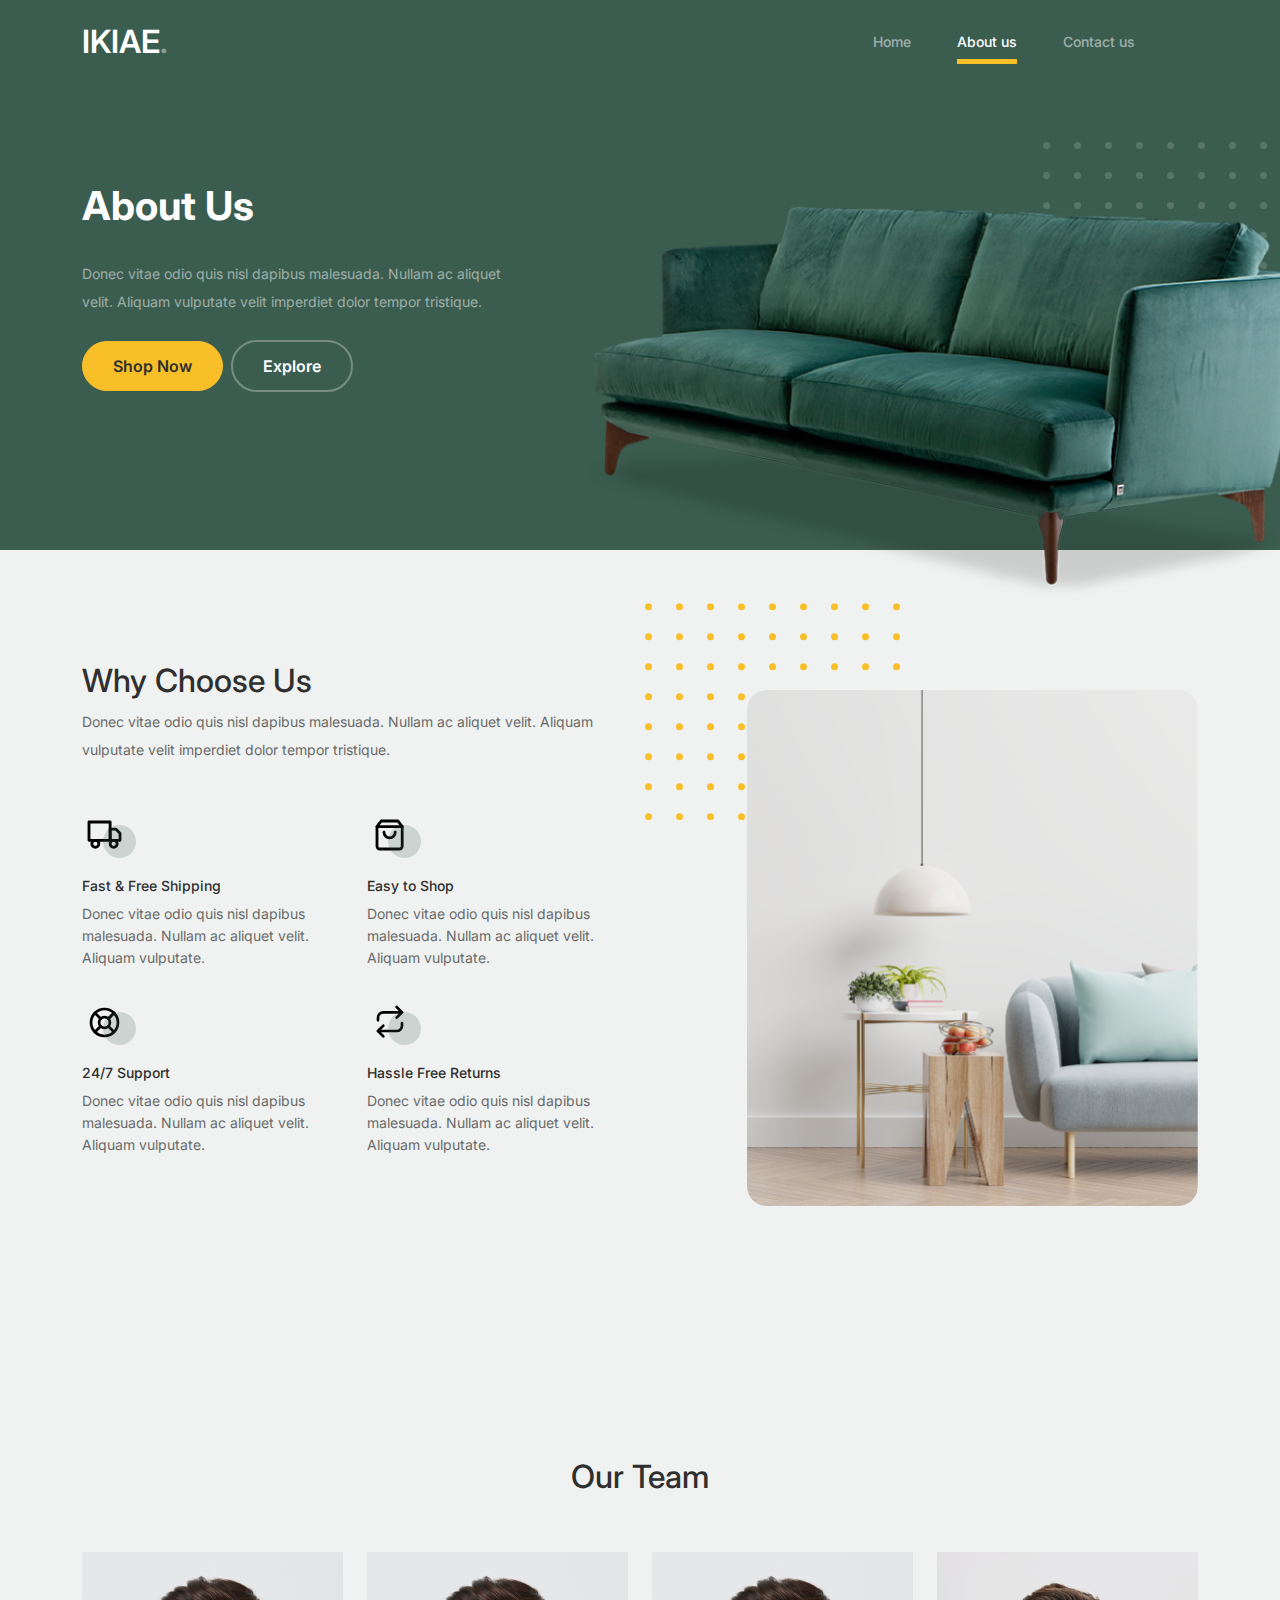
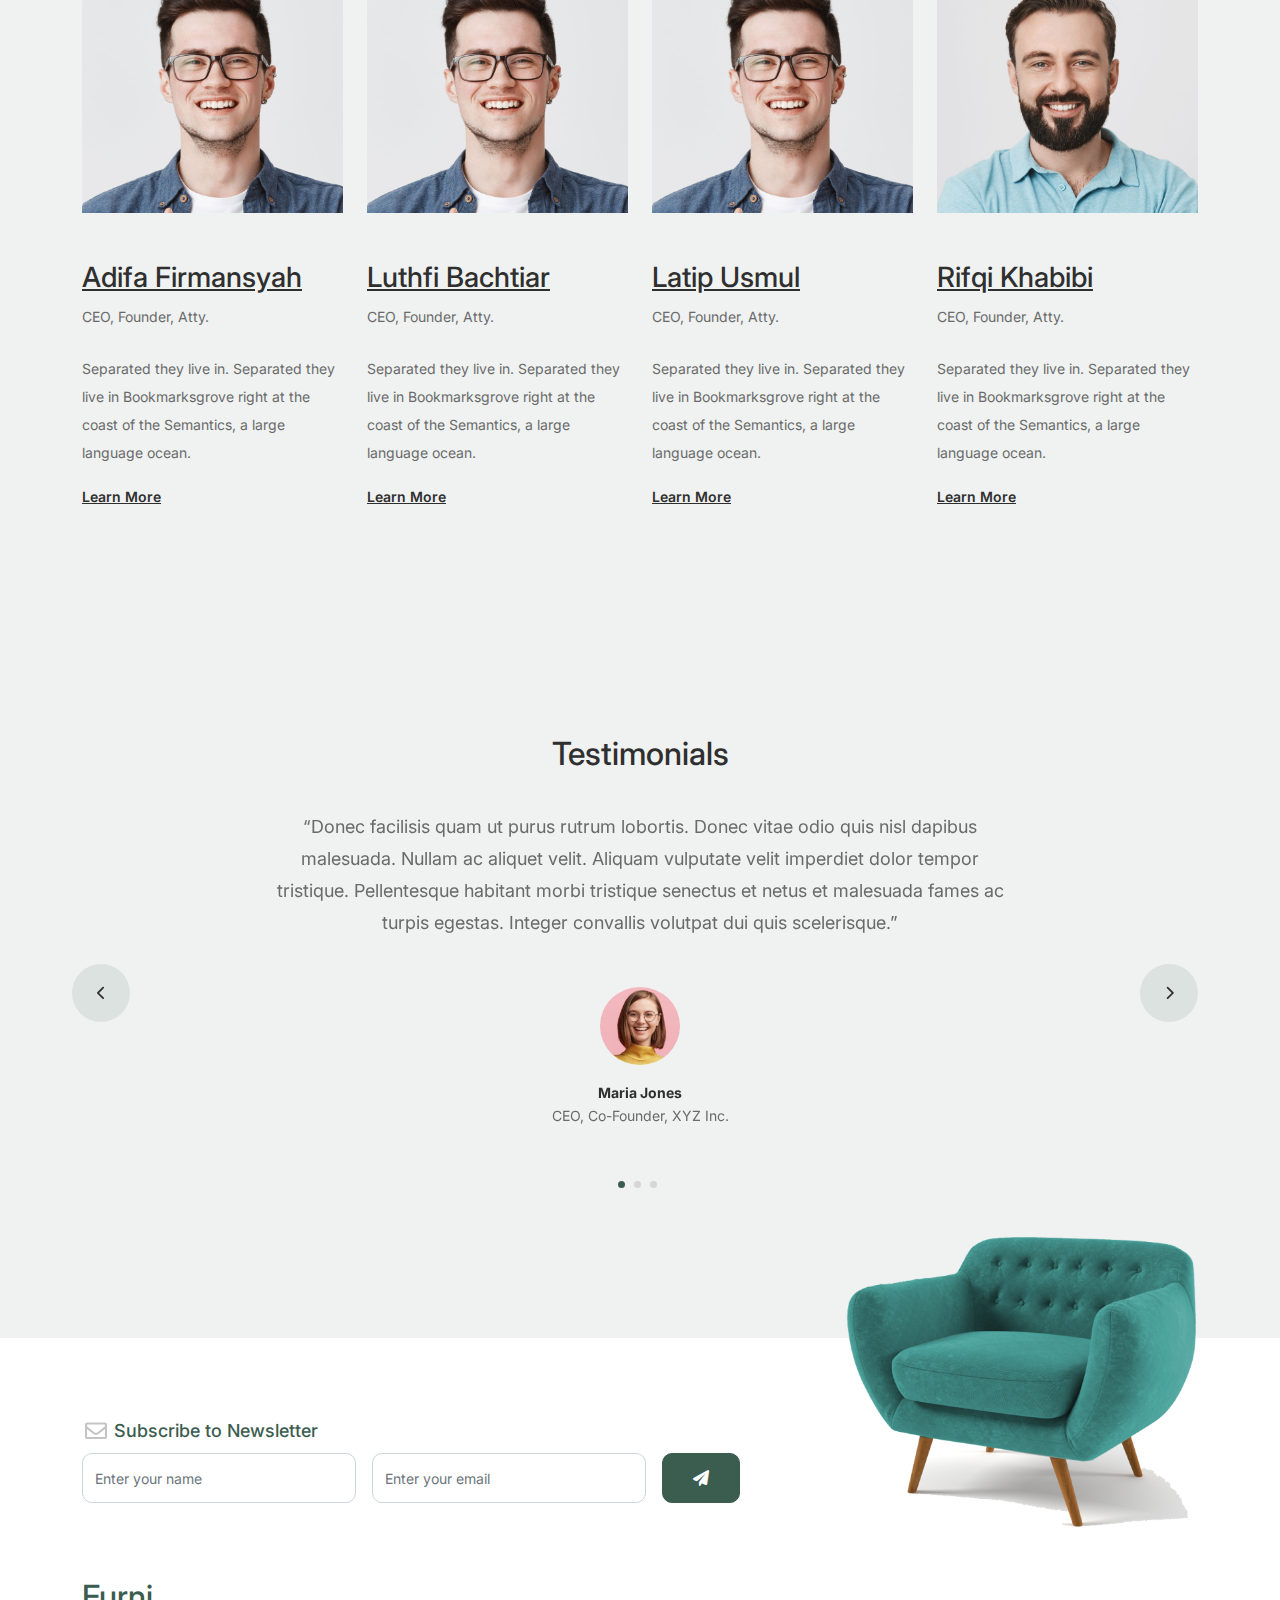
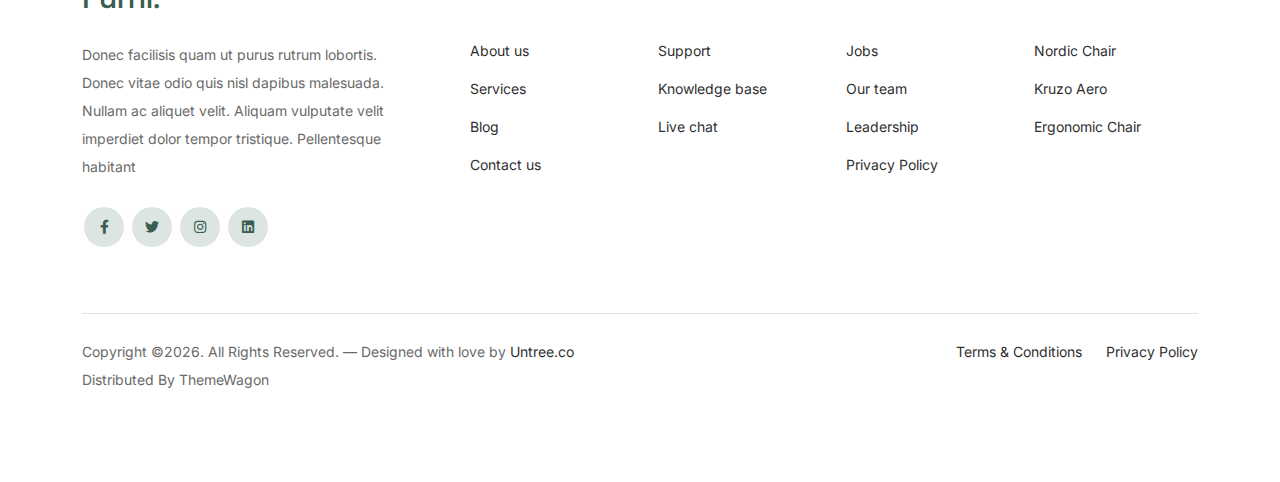
==== about.html @ 89a6e782 "first commit" ====
<!-- /*
* Bootstrap 5
* Template Name: Furni
* Template Author: Untree.co
* Template URI: https://untree.co/
* License: https://creativecommons.org/licenses/by/3.0/
*/ -->
<!doctype html>
<html lang="en">
<head>
  <meta charset="utf-8">
  <meta name="viewport" content="width=device-width, initial-scale=1, shrink-to-fit=no">
  <meta name="author" content="Untree.co">
  <link rel="shortcut icon" href="favicon.png">

  <meta name="description" content="" />
  <meta name="keywords" content="bootstrap, bootstrap4" />

		<!-- Bootstrap CSS -->
		<link href="css/bootstrap.min.css" rel="stylesheet">
		<link href="https://cdnjs.cloudflare.com/ajax/libs/font-awesome/6.0.0-beta3/css/all.min.css" rel="stylesheet">
		<link href="css/tiny-slider.css" rel="stylesheet">
		<link href="css/style.css" rel="stylesheet">
		<title>Furni Free Bootstrap 5 Template for Furniture and Interior Design Websites by Untree.co </title>
	</head>

	<body>

		<!-- Start Header/Navigation -->
		<nav class="custom-navbar navbar navbar navbar-expand-md navbar-dark bg-dark" arial-label="Furni navigation bar">

			<div class="container">
				<a class="navbar-brand" href="index.html">IKIAE<span>.</span></a>

				<button class="navbar-toggler" type="button" data-bs-toggle="collapse" data-bs-target="#navbarsFurni" aria-controls="navbarsFurni" aria-expanded="false" aria-label="Toggle navigation">
					<span class="navbar-toggler-icon"></span>
				</button>

				<div class="collapse navbar-collapse" id="navbarsFurni">
					<ul class="custom-navbar-nav navbar-nav ms-auto mb-2 mb-md-0">
						<li class="nav-item ">
							<a class="nav-link" href="index.html">Home</a>
						</li>
						<li class="active"><a class="nav-link" href="about.html">About us</a></li>
						<li><a class="nav-link" href="contact.html">Contact us</a></li>
					</ul>

					<ul class="custom-navbar-cta navbar-nav mb-2 mb-md-0 ms-5">
					</ul>
				</div>
			</div>
				
		</nav>
		<!-- End Header/Navigation -->

		<!-- Start Hero Section -->
			<div class="hero">
				<div class="container">
					<div class="row justify-content-between">
						<div class="col-lg-5">
							<div class="intro-excerpt">
								<h1>About Us</h1>
								<p class="mb-4">Donec vitae odio quis nisl dapibus malesuada. Nullam ac aliquet velit. Aliquam vulputate velit imperdiet dolor tempor tristique.</p>
								<p><a href="" class="btn btn-secondary me-2">Shop Now</a><a href="#" class="btn btn-white-outline">Explore</a></p>
							</div>
						</div>
						<div class="col-lg-7">
							<div class="hero-img-wrap">
								<img src="images/couch.png" class="img-fluid">
							</div>
						</div>
					</div>
				</div>
			</div>
		<!-- End Hero Section -->

		

		<!-- Start Why Choose Us Section -->
		<div class="why-choose-section">
			<div class="container">
				<div class="row justify-content-between align-items-center">
					<div class="col-lg-6">
						<h2 class="section-title">Why Choose Us</h2>
						<p>Donec vitae odio quis nisl dapibus malesuada. Nullam ac aliquet velit. Aliquam vulputate velit imperdiet dolor tempor tristique.</p>

						<div class="row my-5">
							<div class="col-6 col-md-6">
								<div class="feature">
									<div class="icon">
										<img src="images/truck.svg" alt="Image" class="imf-fluid">
									</div>
									<h3>Fast &amp; Free Shipping</h3>
									<p>Donec vitae odio quis nisl dapibus malesuada. Nullam ac aliquet velit. Aliquam vulputate.</p>
								</div>
							</div>

							<div class="col-6 col-md-6">
								<div class="feature">
									<div class="icon">
										<img src="images/bag.svg" alt="Image" class="imf-fluid">
									</div>
									<h3>Easy to Shop</h3>
									<p>Donec vitae odio quis nisl dapibus malesuada. Nullam ac aliquet velit. Aliquam vulputate.</p>
								</div>
							</div>

							<div class="col-6 col-md-6">
								<div class="feature">
									<div class="icon">
										<img src="images/support.svg" alt="Image" class="imf-fluid">
									</div>
									<h3>24/7 Support</h3>
									<p>Donec vitae odio quis nisl dapibus malesuada. Nullam ac aliquet velit. Aliquam vulputate.</p>
								</div>
							</div>

							<div class="col-6 col-md-6">
								<div class="feature">
									<div class="icon">
										<img src="images/return.svg" alt="Image" class="imf-fluid">
									</div>
									<h3>Hassle Free Returns</h3>
									<p>Donec vitae odio quis nisl dapibus malesuada. Nullam ac aliquet velit. Aliquam vulputate.</p>
								</div>
							</div>

						</div>
					</div>

					<div class="col-lg-5">
						<div class="img-wrap">
							<img src="images/why-choose-us-img.jpg" alt="Image" class="img-fluid">
						</div>
					</div>

				</div>
			</div>
		</div>
		<!-- End Why Choose Us Section -->

		<!-- Start Team Section -->
		<div class="untree_co-section">
			<div class="container">

				<div class="row mb-5">
					<div class="col-lg-5 mx-auto text-center">
						<h2 class="section-title">Our Team</h2>
					</div>
				</div>

				<div class="row">

					<!-- Start Column 1 -->
					<div class="col-12 col-md-6 col-lg-3 mb-5 mb-md-0">
						<img src="images/person_3.jpg" class="img-fluid mb-5">
						<h3 clas><a href="#"><span class="">Adifa </span>Firmansyah</a></h3>
            <span class="d-block position mb-4">CEO, Founder, Atty.</span>
            <p>Separated they live in.
            Separated they live in Bookmarksgrove right at the coast of the Semantics, a large language ocean.</p>
            <p class="mb-0"><a href="#" class="more dark">Learn More <span class="icon-arrow_forward"></span></a></p>
					</div> 
					<!-- End Column 1 -->

					<!-- Start Column 2 -->
					<div class="col-12 col-md-6 col-lg-3 mb-5 mb-md-0">
						<img src="images/person_3.jpg" class="img-fluid mb-5">

						<h3 clas><a href="#"><span class="">Luthfi</span> Bachtiar</a></h3>
            <span class="d-block position mb-4">CEO, Founder, Atty.</span>
            <p>Separated they live in.
            Separated they live in Bookmarksgrove right at the coast of the Semantics, a large language ocean.</p>
            <p class="mb-0"><a href="#" class="more dark">Learn More <span class="icon-arrow_forward"></span></a></p>

					</div> 
					<!-- End Column 2 -->

					<!-- Start Column 3 -->
					<div class="col-12 col-md-6 col-lg-3 mb-5 mb-md-0">
						<img src="images/person_3.jpg" class="img-fluid mb-5">
						<h3 clas><a href="#"><span class="">Latip</span> Usmul</a></h3>
            <span class="d-block position mb-4">CEO, Founder, Atty.</span>
            <p>Separated they live in.
            Separated they live in Bookmarksgrove right at the coast of the Semantics, a large language ocean.</p>
            <p class="mb-0"><a href="#" class="more dark">Learn More <span class="icon-arrow_forward"></span></a></p>
					</div> 
					<!-- End Column 3 -->

					<!-- Start Column 4 -->
					<div class="col-12 col-md-6 col-lg-3 mb-5 mb-md-0">
						<img src="images/person_2.jpg" class="img-fluid mb-5">

						<h3 clas><a href="#"><span class="">Rifqi</span> Khabibi</a></h3>
            <span class="d-block position mb-4">CEO, Founder, Atty.</span>
            <p>Separated they live in.
            Separated they live in Bookmarksgrove right at the coast of the Semantics, a large language ocean.</p>
            <p class="mb-0"><a href="#" class="more dark">Learn More <span class="icon-arrow_forward"></span></a></p>

          
					</div> 
					<!-- End Column 4 -->

					

				</div>
			</div>
		</div>
		<!-- End Team Section -->

		

		<!-- Start Testimonial Slider -->
		<div class="testimonial-section before-footer-section">
			<div class="container">
				<div class="row">
					<div class="col-lg-7 mx-auto text-center">
						<h2 class="section-title">Testimonials</h2>
					</div>
				</div>

				<div class="row justify-content-center">
					<div class="col-lg-12">
						<div class="testimonial-slider-wrap text-center">

							<div id="testimonial-nav">
								<span class="prev" data-controls="prev"><span class="fa fa-chevron-left"></span></span>
								<span class="next" data-controls="next"><span class="fa fa-chevron-right"></span></span>
							</div>

							<div class="testimonial-slider">
								
								<div class="item">
									<div class="row justify-content-center">
										<div class="col-lg-8 mx-auto">

											<div class="testimonial-block text-center">
												<blockquote class="mb-5">
													<p>&ldquo;Donec facilisis quam ut purus rutrum lobortis. Donec vitae odio quis nisl dapibus malesuada. Nullam ac aliquet velit. Aliquam vulputate velit imperdiet dolor tempor tristique. Pellentesque habitant morbi tristique senectus et netus et malesuada fames ac turpis egestas. Integer convallis volutpat dui quis scelerisque.&rdquo;</p>
												</blockquote>

												<div class="author-info">
													<div class="author-pic">
														<img src="images/person-1.png" alt="Maria Jones" class="img-fluid">
													</div>
													<h3 class="font-weight-bold">Maria Jones</h3>
													<span class="position d-block mb-3">CEO, Co-Founder, XYZ Inc.</span>
												</div>
											</div>

										</div>
									</div>
								</div> 
								<!-- END item -->

								<div class="item">
									<div class="row justify-content-center">
										<div class="col-lg-8 mx-auto">

											<div class="testimonial-block text-center">
												<blockquote class="mb-5">
													<p>&ldquo;Donec facilisis quam ut purus rutrum lobortis. Donec vitae odio quis nisl dapibus malesuada. Nullam ac aliquet velit. Aliquam vulputate velit imperdiet dolor tempor tristique. Pellentesque habitant morbi tristique senectus et netus et malesuada fames ac turpis egestas. Integer convallis volutpat dui quis scelerisque.&rdquo;</p>
												</blockquote>

												<div class="author-info">
													<div class="author-pic">
														<img src="images/person-1.png" alt="Maria Jones" class="img-fluid">
													</div>
													<h3 class="font-weight-bold">Maria Jones</h3>
													<span class="position d-block mb-3">CEO, Co-Founder, XYZ Inc.</span>
												</div>
											</div>

										</div>
									</div>
								</div> 
								<!-- END item -->

								<div class="item">
									<div class="row justify-content-center">
										<div class="col-lg-8 mx-auto">

											<div class="testimonial-block text-center">
												<blockquote class="mb-5">
													<p>&ldquo;Donec facilisis quam ut purus rutrum lobortis. Donec vitae odio quis nisl dapibus malesuada. Nullam ac aliquet velit. Aliquam vulputate velit imperdiet dolor tempor tristique. Pellentesque habitant morbi tristique senectus et netus et malesuada fames ac turpis egestas. Integer convallis volutpat dui quis scelerisque.&rdquo;</p>
												</blockquote>

												<div class="author-info">
													<div class="author-pic">
														<img src="images/person-1.png" alt="Maria Jones" class="img-fluid">
													</div>
													<h3 class="font-weight-bold">Maria Jones</h3>
													<span class="position d-block mb-3">CEO, Co-Founder, XYZ Inc.</span>
												</div>
											</div>

										</div>
									</div>
								</div> 
								<!-- END item -->

							</div>

						</div>
					</div>
				</div>
			</div>
		</div>
		<!-- End Testimonial Slider -->

		

		<!-- Start Footer Section -->
		<footer class="footer-section">
			<div class="container relative">

				<div class="sofa-img">
					<img src="images/sofa.png" alt="Image" class="img-fluid">
				</div>

				<div class="row">
					<div class="col-lg-8">
						<div class="subscription-form">
							<h3 class="d-flex align-items-center"><span class="me-1"><img src="images/envelope-outline.svg" alt="Image" class="img-fluid"></span><span>Subscribe to Newsletter</span></h3>

							<form action="#" class="row g-3">
								<div class="col-auto">
									<input type="text" class="form-control" placeholder="Enter your name">
								</div>
								<div class="col-auto">
									<input type="email" class="form-control" placeholder="Enter your email">
								</div>
								<div class="col-auto">
									<button class="btn btn-primary">
										<span class="fa fa-paper-plane"></span>
									</button>
								</div>
							</form>

						</div>
					</div>
				</div>

				<div class="row g-5 mb-5">
					<div class="col-lg-4">
						<div class="mb-4 footer-logo-wrap"><a href="#" class="footer-logo">Furni<span>.</span></a></div>
						<p class="mb-4">Donec facilisis quam ut purus rutrum lobortis. Donec vitae odio quis nisl dapibus malesuada. Nullam ac aliquet velit. Aliquam vulputate velit imperdiet dolor tempor tristique. Pellentesque habitant</p>

						<ul class="list-unstyled custom-social">
							<li><a href="#"><span class="fa fa-brands fa-facebook-f"></span></a></li>
							<li><a href="#"><span class="fa fa-brands fa-twitter"></span></a></li>
							<li><a href="#"><span class="fa fa-brands fa-instagram"></span></a></li>
							<li><a href="#"><span class="fa fa-brands fa-linkedin"></span></a></li>
						</ul>
					</div>

					<div class="col-lg-8">
						<div class="row links-wrap">
							<div class="col-6 col-sm-6 col-md-3">
								<ul class="list-unstyled">
									<li><a href="#">About us</a></li>
									<li><a href="#">Services</a></li>
									<li><a href="#">Blog</a></li>
									<li><a href="#">Contact us</a></li>
								</ul>
							</div>

							<div class="col-6 col-sm-6 col-md-3">
								<ul class="list-unstyled">
									<li><a href="#">Support</a></li>
									<li><a href="#">Knowledge base</a></li>
									<li><a href="#">Live chat</a></li>
								</ul>
							</div>

							<div class="col-6 col-sm-6 col-md-3">
								<ul class="list-unstyled">
									<li><a href="#">Jobs</a></li>
									<li><a href="#">Our team</a></li>
									<li><a href="#">Leadership</a></li>
									<li><a href="#">Privacy Policy</a></li>
								</ul>
							</div>

							<div class="col-6 col-sm-6 col-md-3">
								<ul class="list-unstyled">
									<li><a href="#">Nordic Chair</a></li>
									<li><a href="#">Kruzo Aero</a></li>
									<li><a href="#">Ergonomic Chair</a></li>
								</ul>
							</div>
						</div>
					</div>

				</div>

				<div class="border-top copyright">
					<div class="row pt-4">
						<div class="col-lg-6">
							<p class="mb-2 text-center text-lg-start">Copyright &copy;<script>document.write(new Date().getFullYear());</script>. All Rights Reserved. &mdash; Designed with love by <a href="https://untree.co">Untree.co</a> Distributed By <a hreff="https://themewagon.com">ThemeWagon</a>  <!-- License information: https://untree.co/license/ -->
            </p>
						</div>

						<div class="col-lg-6 text-center text-lg-end">
							<ul class="list-unstyled d-inline-flex ms-auto">
								<li class="me-4"><a href="#">Terms &amp; Conditions</a></li>
								<li><a href="#">Privacy Policy</a></li>
							</ul>
						</div>

					</div>
				</div>

			</div>
		</footer>
		<!-- End Footer Section -->	


		<script src="js/bootstrap.bundle.min.js"></script>
		<script src="js/tiny-slider.js"></script>
		<script src="js/custom.js"></script>
	</body>

</html>
---- css/tiny-slider.css ----
.tns-outer{padding:0 !important}.tns-outer [hidden]{display:none !important}.tns-outer [aria-controls],.tns-outer [data-action]{cursor:pointer}.tns-slider{-webkit-transition:all 0s;-moz-transition:all 0s;transition:all 0s}.tns-slider>.tns-item{-webkit-box-sizing:border-box;-moz-box-sizing:border-box;box-sizing:border-box}.tns-horizontal.tns-subpixel{white-space:nowrap}.tns-horizontal.tns-subpixel>.tns-item{display:inline-block;vertical-align:top;white-space:normal}.tns-horizontal.tns-no-subpixel:after{content:'';display:table;clear:both}.tns-horizontal.tns-no-subpixel>.tns-item{float:left}.tns-horizontal.tns-carousel.tns-no-subpixel>.tns-item{margin-right:-100%}.tns-no-calc{position:relative;left:0}.tns-gallery{position:relative;left:0;min-height:1px}.tns-gallery>.tns-item{position:absolute;left:-100%;-webkit-transition:transform 0s, opacity 0s;-moz-transition:transform 0s, opacity 0s;transition:transform 0s, opacity 0s}.tns-gallery>.tns-slide-active{position:relative;left:auto !important}.tns-gallery>.tns-moving{-webkit-transition:all 0.25s;-moz-transition:all 0.25s;transition:all 0.25s}.tns-autowidth{display:inline-block}.tns-lazy-img{-webkit-transition:opacity 0.6s;-moz-transition:opacity 0.6s;transition:opacity 0.6s;opacity:0.6}.tns-lazy-img.tns-complete{opacity:1}.tns-ah{-webkit-transition:height 0s;-moz-transition:height 0s;transition:height 0s}.tns-ovh{overflow:hidden}.tns-visually-hidden{position:absolute;left:-10000em}.tns-transparent{opacity:0;visibility:hidden}.tns-fadeIn{opacity:1;filter:alpha(opacity=100);z-index:0}.tns-normal,.tns-fadeOut{opacity:0;filter:alpha(opacity=0);z-index:-1}.tns-vpfix{white-space:nowrap}.tns-vpfix>div,.tns-vpfix>li{display:inline-block}.tns-t-subp2{margin:0 auto;width:310px;position:relative;height:10px;overflow:hidden}.tns-t-ct{width:2333.3333333%;width:-webkit-calc(100% * 70 / 3);width:-moz-calc(100% * 70 / 3);width:calc(100% * 70 / 3);position:absolute;right:0}.tns-t-ct:after{content:'';display:table;clear:both}.tns-t-ct>div{width:1.4285714%;width:-webkit-calc(100% / 70);width:-moz-calc(100% / 70);width:calc(100% / 70);height:10px;float:left}

/*# sourceMappingURL=sourcemaps/tiny-slider.css.map */
---- css/style.css ----
/*
* Template Name: UntreeStore
* Template Author: Untree.co
* Author URI: https://untree.co/
* License: https://creativecommons.org/licenses/by/3.0/
*/
@import url("https://fonts.googleapis.com/css2?family=Inter:wght@400;500;600;700;800&display=swap");
body {
  overflow-x: hidden;
  position: relative; }

body {
  font-family: "Inter", sans-serif;
  font-weight: 400;
  line-height: 28px;
  color: #6a6a6a;
  font-size: 14px;
  background-color: #eff2f1; }

a {
  text-decoration: none;
  -webkit-transition: .3s all ease;
  -o-transition: .3s all ease;
  transition: .3s all ease;
  color: #2f2f2f;
  text-decoration: underline; }
  a:hover {
    color: #2f2f2f;
    text-decoration: none; }
  a.more {
    font-weight: 600; }

.custom-navbar {
  background: #3b5d50 !important;
  padding-top: 20px;
  padding-bottom: 20px; }
  .custom-navbar .navbar-brand {
    font-size: 32px;
    font-weight: 600; }
    .custom-navbar .navbar-brand > span {
      opacity: .4; }
  .custom-navbar .navbar-toggler {
    border-color: transparent; }
    .custom-navbar .navbar-toggler:active, .custom-navbar .navbar-toggler:focus {
      -webkit-box-shadow: none;
      box-shadow: none;
      outline: none; }
  @media (min-width: 992px) {
    .custom-navbar .custom-navbar-nav li {
      margin-left: 15px;
      margin-right: 15px; } }
  .custom-navbar .custom-navbar-nav li a {
    font-weight: 500;
    color: #ffffff !important;
    opacity: .5;
    -webkit-transition: .3s all ease;
    -o-transition: .3s all ease;
    transition: .3s all ease;
    position: relative; }
    @media (min-width: 768px) {
      .custom-navbar .custom-navbar-nav li a:before {
        content: "";
        position: absolute;
        bottom: 0;
        left: 8px;
        right: 8px;
        background: #f9bf29;
        height: 5px;
        opacity: 1;
        visibility: visible;
        width: 0;
        -webkit-transition: .15s all ease-out;
        -o-transition: .15s all ease-out;
        transition: .15s all ease-out; } }
    .custom-navbar .custom-navbar-nav li a:hover {
      opacity: 1; }
      .custom-navbar .custom-navbar-nav li a:hover:before {
        width: calc(100% - 16px); }
  .custom-navbar .custom-navbar-nav li.active a {
    opacity: 1; }
    .custom-navbar .custom-navbar-nav li.active a:before {
      width: calc(100% - 16px); }
  .custom-navbar .custom-navbar-cta {
    margin-left: 0 !important;
    -webkit-box-orient: horizontal;
    -webkit-box-direction: normal;
    -ms-flex-direction: row;
    flex-direction: row; }
    @media (min-width: 768px) {
      .custom-navbar .custom-navbar-cta {
        margin-left: 40px !important; } }
    .custom-navbar .custom-navbar-cta li {
      margin-left: 0px;
      margin-right: 0px; }
      .custom-navbar .custom-navbar-cta li:first-child {
        margin-right: 20px; }

.hero {
  background: #3b5d50;
  padding: calc(4rem - 30px) 0 0rem 0; }
  @media (min-width: 768px) {
    .hero {
      padding: calc(4rem - 30px) 0 4rem 0; } }
  @media (min-width: 992px) {
    .hero {
      padding: calc(8rem - 30px) 0 8rem 0; } }
  .hero .intro-excerpt {
    position: relative;
    z-index: 4; }
    @media (min-width: 992px) {
      .hero .intro-excerpt {
        max-width: 450px; } }
  .hero h1 {
    font-weight: 700;
    color: #ffffff;
    margin-bottom: 30px; }
    @media (min-width: 1400px) {
      .hero h1 {
        font-size: 54px; } }
  .hero p {
    color: rgba(255, 255, 255, 0.5);
    margin-bottom: 30px;
  }
  .hero .hero-img-wrap {
    position: relative; }
    .hero .hero-img-wrap img {
      position: relative;
      top: 0px;
      right: 0px;
      z-index: 2;
      max-width: 780px;
      left: -20px; }
      @media (min-width: 768px) {
        .hero .hero-img-wrap img {
          right: 0px;
          left: -100px; } }
      @media (min-width: 992px) {
        .hero .hero-img-wrap img {
          left: 0px;
          top: -80px;
          position: absolute;
          right: -50px; } }
      @media (min-width: 1200px) {
        .hero .hero-img-wrap img {
          left: 0px;
          top: -80px;
          right: -100px; } }
    .hero .hero-img-wrap:after {
      content: "";
      position: absolute;
      width: 255px;
      height: 217px;
      background-image: url("../images/dots-light.svg");
      background-size: contain;
      background-repeat: no-repeat;
      right: -100px;
      top: -0px; }
      @media (min-width: 1200px) {
        .hero .hero-img-wrap:after {
          top: -40px; } }

.btn {
  font-weight: 600;
  padding: 12px 30px;
  border-radius: 30px;
  color: #ffffff;
  background: #2f2f2f;
  border-color: #2f2f2f; }
  .btn:hover {
    color: #ffffff;
    background: #222222;
    border-color: #222222; }
  .btn:active, .btn:focus {
    outline: none !important;
    -webkit-box-shadow: none;
    box-shadow: none; }
  .btn.btn-primary {
    background: #3b5d50;
    border-color: #3b5d50; }
    .btn.btn-primary:hover {
      background: #314d43;
      border-color: #314d43; }
  .btn.btn-secondary {
    color: #2f2f2f;
    background: #f9bf29;
    border-color: #f9bf29; }
    .btn.btn-secondary:hover {
      background: #f8b810;
      border-color: #f8b810; }
  .btn.btn-white-outline {
    background: transparent;
    border-width: 2px;
    border-color: rgba(255, 255, 255, 0.3); }
    .btn.btn-white-outline:hover {
      border-color: white;
      color: #ffffff; }

.section-title {
  color: #2f2f2f; }

.product-section {
  padding: 7rem 0; }
  .product-section .product-item {
    text-align: center;
    text-decoration: none;
    display: block;
    position: relative;
    padding-bottom: 50px;
    cursor: pointer; }
    .product-section .product-item .product-thumbnail {
      margin-bottom: 30px;
      position: relative;
      top: 0;
      -webkit-transition: .3s all ease;
      -o-transition: .3s all ease;
      transition: .3s all ease; }
    .product-section .product-item h3 {
      font-weight: 600;
      font-size: 16px; }
    .product-section .product-item strong {
      font-weight: 800 !important;
      font-size: 18px !important; }
    .product-section .product-item h3, .product-section .product-item strong {
      color: #2f2f2f;
      text-decoration: none; }
    .product-section .product-item .icon-cross {
      position: absolute;
      width: 35px;
      height: 35px;
      display: inline-block;
      background: #2f2f2f;
      bottom: 15px;
      left: 50%;
      -webkit-transform: translateX(-50%);
      -ms-transform: translateX(-50%);
      transform: translateX(-50%);
      margin-bottom: -17.5px;
      border-radius: 50%;
      opacity: 0;
      visibility: hidden;
      -webkit-transition: .3s all ease;
      -o-transition: .3s all ease;
      transition: .3s all ease; }
      .product-section .product-item .icon-cross img {
        position: absolute;
        left: 50%;
        top: 50%;
        -webkit-transform: translate(-50%, -50%);
        -ms-transform: translate(-50%, -50%);
        transform: translate(-50%, -50%); }
    .product-section .product-item:before {
      bottom: 0;
      left: 0;
      right: 0;
      position: absolute;
      content: "";
      background: #dce5e4;
      height: 0%;
      z-index: -1;
      border-radius: 10px;
      -webkit-transition: .3s all ease;
      -o-transition: .3s all ease;
      transition: .3s all ease; }
    .product-section .product-item:hover .product-thumbnail {
      top: -25px; }
    .product-section .product-item:hover .icon-cross {
      bottom: 0;
      opacity: 1;
      visibility: visible; }
    .product-section .product-item:hover:before {
      height: 70%; }

.why-choose-section {
  padding: 7rem 0; }
  .why-choose-section .img-wrap {
    position: relative; }
    .why-choose-section .img-wrap:before {
      position: absolute;
      content: "";
      width: 255px;
      height: 217px;
      background-image: url("../images/dots-yellow.svg");
      background-repeat: no-repeat;
      background-size: contain;
      -webkit-transform: translate(-40%, -40%);
      -ms-transform: translate(-40%, -40%);
      transform: translate(-40%, -40%);
      z-index: -1; }
    .why-choose-section .img-wrap img {
      border-radius: 20px; }

.feature {
  margin-bottom: 30px; }
  .feature .icon {
    display: inline-block;
    position: relative;
    margin-bottom: 20px; }
    .feature .icon:before {
      content: "";
      width: 33px;
      height: 33px;
      position: absolute;
      background: rgba(59, 93, 80, 0.2);
      border-radius: 50%;
      right: -8px;
      bottom: 0; }
  .feature h3 {
    font-size: 14px;
    color: #2f2f2f; }
  .feature p {
    font-size: 14px;
    line-height: 22px;
    color: #6a6a6a; }

.we-help-section {
  padding: 7rem 0; }
  .we-help-section .imgs-grid {
    display: -ms-grid;
    display: grid;
    -ms-grid-columns: (1fr)(27);
    grid-template-columns: repeat(27, 1fr);
    position: relative; }
    .we-help-section .imgs-grid:before {
      position: absolute;
      content: "";
      width: 255px;
      height: 217px;
      background-image: url("../images/dots-green.svg");
      background-size: contain;
      background-repeat: no-repeat;
      -webkit-transform: translate(-40%, -40%);
      -ms-transform: translate(-40%, -40%);
      transform: translate(-40%, -40%);
      z-index: -1; }
    .we-help-section .imgs-grid .grid {
      position: relative; }
      .we-help-section .imgs-grid .grid img {
        border-radius: 20px;
        max-width: 100%; }
      .we-help-section .imgs-grid .grid.grid-1 {
        -ms-grid-column: 1;
        -ms-grid-column-span: 18;
        grid-column: 1 / span 18;
        -ms-grid-row: 1;
        -ms-grid-row-span: 27;
        grid-row: 1 / span 27; }
      .we-help-section .imgs-grid .grid.grid-2 {
        -ms-grid-column: 19;
        -ms-grid-column-span: 27;
        grid-column: 19 / span 27;
        -ms-grid-row: 1;
        -ms-grid-row-span: 5;
        grid-row: 1 / span 5;
        padding-left: 20px; }
      .we-help-section .imgs-grid .grid.grid-3 {
        -ms-grid-column: 14;
        -ms-grid-column-span: 16;
        grid-column: 14 / span 16;
        -ms-grid-row: 6;
        -ms-grid-row-span: 27;
        grid-row: 6 / span 27;
        padding-top: 20px; }

.custom-list {
  width: 100%; }
  .custom-list li {
    display: inline-block;
    width: calc(50% - 20px);
    margin-bottom: 12px;
    line-height: 1.5;
    position: relative;
    padding-left: 20px; }
    .custom-list li:before {
      content: "";
      width: 8px;
      height: 8px;
      border-radius: 50%;
      border: 2px solid #3b5d50;
      position: absolute;
      left: 0;
      top: 8px; }

.popular-product {
  padding: 0 0 7rem 0; }
  .popular-product .product-item-sm h3 {
    font-size: 14px;
    font-weight: 700;
    color: #2f2f2f; }
  .popular-product .product-item-sm a {
    text-decoration: none;
    color: #2f2f2f;
    -webkit-transition: .3s all ease;
    -o-transition: .3s all ease;
    transition: .3s all ease; }
    .popular-product .product-item-sm a:hover {
      color: rgba(47, 47, 47, 0.5); }
  .popular-product .product-item-sm p {
    line-height: 1.4;
    margin-bottom: 10px;
    font-size: 14px; }
  .popular-product .product-item-sm .thumbnail {
    margin-right: 10px;
    -webkit-box-flex: 0;
    -ms-flex: 0 0 120px;
    flex: 0 0 120px;
    position: relative; }
    .popular-product .product-item-sm .thumbnail:before {
      content: "";
      position: absolute;
      border-radius: 20px;
      background: #dce5e4;
      width: 98px;
      height: 98px;
      top: 50%;
      left: 50%;
      -webkit-transform: translate(-50%, -50%);
      -ms-transform: translate(-50%, -50%);
      transform: translate(-50%, -50%);
      z-index: -1; }

.testimonial-section {
  padding: 3rem 0 7rem 0; }

.testimonial-slider-wrap {
  position: relative; }
  .testimonial-slider-wrap .tns-inner {
    padding-top: 30px; }
  .testimonial-slider-wrap .item .testimonial-block blockquote {
    font-size: 16px; }
    @media (min-width: 768px) {
      .testimonial-slider-wrap .item .testimonial-block blockquote {
        line-height: 32px;
        font-size: 18px; } }
  .testimonial-slider-wrap .item .testimonial-block .author-info .author-pic {
    margin-bottom: 20px; }
    .testimonial-slider-wrap .item .testimonial-block .author-info .author-pic img {
      max-width: 80px;
      border-radius: 50%; }
  .testimonial-slider-wrap .item .testimonial-block .author-info h3 {
    font-size: 14px;
    font-weight: 700;
    color: #2f2f2f;
    margin-bottom: 0; }
  .testimonial-slider-wrap #testimonial-nav {
    position: absolute;
    top: 50%;
    z-index: 99;
    width: 100%;
    display: none; }
    @media (min-width: 768px) {
      .testimonial-slider-wrap #testimonial-nav {
        display: block; } }
    .testimonial-slider-wrap #testimonial-nav > span {
      cursor: pointer;
      position: absolute;
      width: 58px;
      height: 58px;
      line-height: 58px;
      border-radius: 50%;
      background: rgba(59, 93, 80, 0.1);
      color: #2f2f2f;
      -webkit-transition: .3s all ease;
      -o-transition: .3s all ease;
      transition: .3s all ease; }
      .testimonial-slider-wrap #testimonial-nav > span:hover {
        background: #3b5d50;
        color: #ffffff; }
    .testimonial-slider-wrap #testimonial-nav .prev {
      left: -10px; }
    .testimonial-slider-wrap #testimonial-nav .next {
      right: 0; }
  .testimonial-slider-wrap .tns-nav {
    position: absolute;
    bottom: -50px;
    left: 50%;
    -webkit-transform: translateX(-50%);
    -ms-transform: translateX(-50%);
    transform: translateX(-50%); }
    .testimonial-slider-wrap .tns-nav button {
      background: none;
      border: none;
      display: inline-block;
      position: relative;
      width: 0 !important;
      height: 7px !important;
      margin: 2px; }
      .testimonial-slider-wrap .tns-nav button:active, .testimonial-slider-wrap .tns-nav button:focus, .testimonial-slider-wrap .tns-nav button:hover {
        outline: none;
        -webkit-box-shadow: none;
        box-shadow: none;
        background: none; }
      .testimonial-slider-wrap .tns-nav button:before {
        display: block;
        width: 7px;
        height: 7px;
        left: 0;
        top: 0;
        position: absolute;
        content: "";
        border-radius: 50%;
        -webkit-transition: .3s all ease;
        -o-transition: .3s all ease;
        transition: .3s all ease;
        background-color: #d6d6d6; }
      .testimonial-slider-wrap .tns-nav button:hover:before, .testimonial-slider-wrap .tns-nav button.tns-nav-active:before {
        background-color: #3b5d50; }

.before-footer-section {
  padding: 7rem 0 12rem 0 !important; }

.blog-section {
  padding: 7rem 0 12rem 0; }
  .blog-section .post-entry a {
    text-decoration: none; }
  .blog-section .post-entry .post-thumbnail {
    display: block;
    margin-bottom: 20px; }
    .blog-section .post-entry .post-thumbnail img {
      border-radius: 20px;
      -webkit-transition: .3s all ease;
      -o-transition: .3s all ease;
      transition: .3s all ease; }
  .blog-section .post-entry .post-content-entry {
    padding-left: 15px;
    padding-right: 15px; }
    .blog-section .post-entry .post-content-entry h3 {
      font-size: 16px;
      margin-bottom: 0;
      font-weight: 600;
      margin-bottom: 7px; }
    .blog-section .post-entry .post-content-entry .meta {
      font-size: 14px; }
      .blog-section .post-entry .post-content-entry .meta a {
        font-weight: 600; }
  .blog-section .post-entry:hover .post-thumbnail img, .blog-section .post-entry:focus .post-thumbnail img {
    opacity: .7; }

.footer-section {
  padding: 80px 0;
  background: #ffffff; }
  .footer-section .relative {
    position: relative; }
  .footer-section a {
    text-decoration: none;
    color: #2f2f2f;
    -webkit-transition: .3s all ease;
    -o-transition: .3s all ease;
    transition: .3s all ease; }
    .footer-section a:hover {
      color: rgba(47, 47, 47, 0.5); }
  .footer-section .subscription-form {
    margin-bottom: 40px;
    position: relative;
    z-index: 2;
    margin-top: 100px; }
    @media (min-width: 992px) {
      .footer-section .subscription-form {
        margin-top: 0px;
        margin-bottom: 80px; } }
    .footer-section .subscription-form h3 {
      font-size: 18px;
      font-weight: 500;
      color: #3b5d50; }
    .footer-section .subscription-form .form-control {
      height: 50px;
      border-radius: 10px;
      font-family: "Inter", sans-serif; }
      .footer-section .subscription-form .form-control:active, .footer-section .subscription-form .form-control:focus {
        outline: none;
        -webkit-box-shadow: none;
        box-shadow: none;
        border-color: #3b5d50;
        -webkit-box-shadow: 0 1px 4px 0 rgba(0, 0, 0, 0.2);
        box-shadow: 0 1px 4px 0 rgba(0, 0, 0, 0.2); }
      .footer-section .subscription-form .form-control::-webkit-input-placeholder {
        font-size: 14px; }
      .footer-section .subscription-form .form-control::-moz-placeholder {
        font-size: 14px; }
      .footer-section .subscription-form .form-control:-ms-input-placeholder {
        font-size: 14px; }
      .footer-section .subscription-form .form-control:-moz-placeholder {
        font-size: 14px; }
    .footer-section .subscription-form .btn {
      border-radius: 10px !important; }
  .footer-section .sofa-img {
    position: absolute;
    top: -200px;
    z-index: 1;
    right: 0; }
    .footer-section .sofa-img img {
      max-width: 380px; }
  .footer-section .links-wrap {
    margin-top: 0px; }
    @media (min-width: 992px) {
      .footer-section .links-wrap {
        margin-top: 54px; } }
    .footer-section .links-wrap ul li {
      margin-bottom: 10px; }
  .footer-section .footer-logo-wrap .footer-logo {
    font-size: 32px;
    font-weight: 500;
    text-decoration: none;
    color: #3b5d50; }
  .footer-section .custom-social li {
    margin: 2px;
    display: inline-block; }
    .footer-section .custom-social li a {
      width: 40px;
      height: 40px;
      text-align: center;
      line-height: 40px;
      display: inline-block;
      background: #dce5e4;
      color: #3b5d50;
      border-radius: 50%; }
      .footer-section .custom-social li a:hover {
        background: #3b5d50;
        color: #ffffff; }
  .footer-section .border-top {
    border-color: #dce5e4; }
    .footer-section .border-top.copyright {
      font-size: 14px !important; }

.untree_co-section {
  padding: 7rem 0; }

.form-control {
  height: 50px;
  border-radius: 10px;
  font-family: "Inter", sans-serif; }
  .form-control:active, .form-control:focus {
    outline: none;
    -webkit-box-shadow: none;
    box-shadow: none;
    border-color: #3b5d50;
    -webkit-box-shadow: 0 1px 4px 0 rgba(0, 0, 0, 0.2);
    box-shadow: 0 1px 4px 0 rgba(0, 0, 0, 0.2); }
  .form-control::-webkit-input-placeholder {
    font-size: 14px; }
  .form-control::-moz-placeholder {
    font-size: 14px; }
  .form-control:-ms-input-placeholder {
    font-size: 14px; }
  .form-control:-moz-placeholder {
    font-size: 14px; }

.service {
  line-height: 1.5; }
  .service .service-icon {
    border-radius: 10px;
    -webkit-box-flex: 0;
    -ms-flex: 0 0 50px;
    flex: 0 0 50px;
    height: 50px;
    line-height: 50px;
    text-align: center;
    background: #3b5d50;
    margin-right: 20px;
    color: #ffffff; }

textarea {
  height: auto !important; }

.site-blocks-table {
  overflow: auto; }
  .site-blocks-table .product-thumbnail {
    width: 200px; }
  .site-blocks-table .btn {
    padding: 2px 10px; }
  .site-blocks-table thead th {
    padding: 30px;
    text-align: center;
    border-width: 0px !important;
    vertical-align: middle;
    color: rgba(0, 0, 0, 0.8);
    font-size: 18px; }
  .site-blocks-table td {
    padding: 20px;
    text-align: center;
    vertical-align: middle;
    color: rgba(0, 0, 0, 0.8); }
  .site-blocks-table tbody tr:first-child td {
    border-top: 1px solid #3b5d50 !important; }
  .site-blocks-table .btn {
    background: none !important;
    color: #000000;
    border: none;
    height: auto !important; }

.site-block-order-table th {
  border-top: none !important;
  border-bottom-width: 1px !important; }

.site-block-order-table td, .site-block-order-table th {
  color: #000000; }

.couponcode-wrap input {
  border-radius: 10px !important; }

.text-primary {
  color: #3b5d50 !important; }

.thankyou-icon {
  position: relative;
  color: #3b5d50; }
  .thankyou-icon:before {
    position: absolute;
    content: "";
    width: 50px;
    height: 50px;
    border-radius: 50%;
    background: rgba(59, 93, 80, 0.2); }
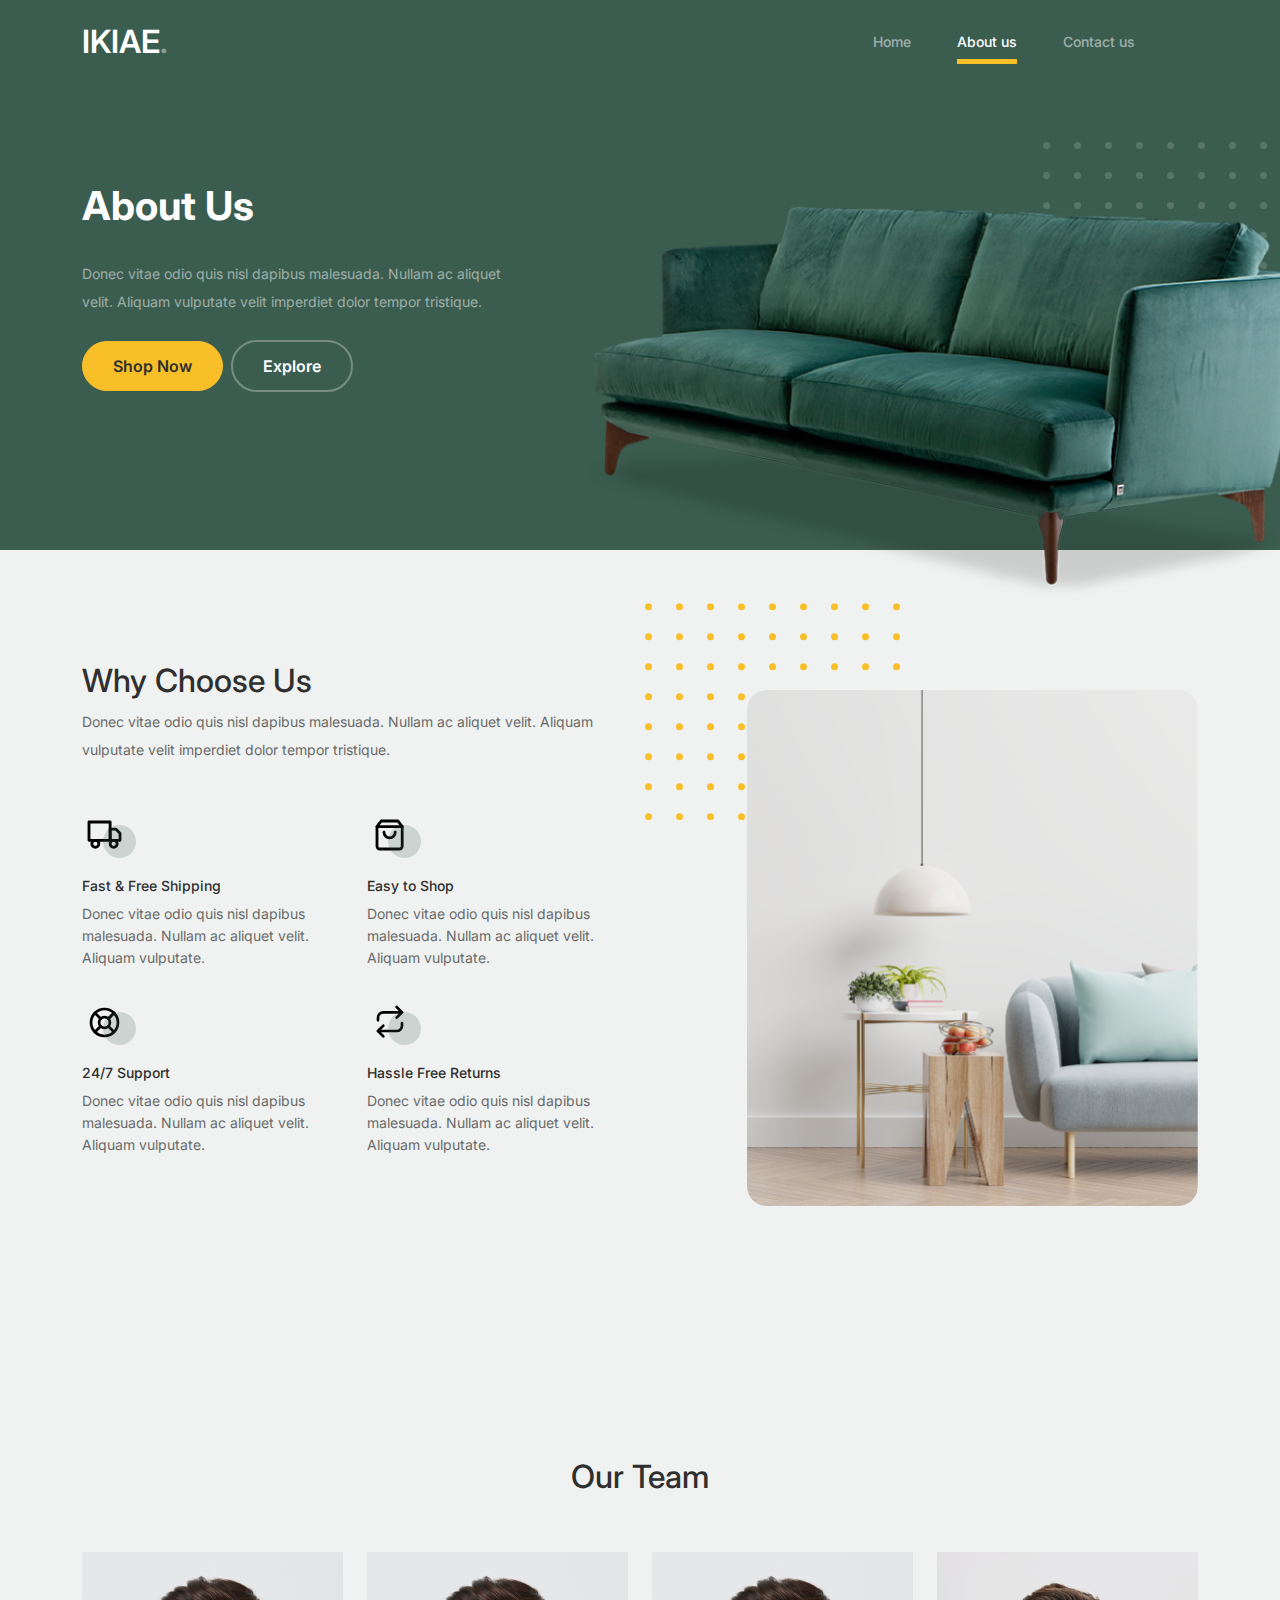
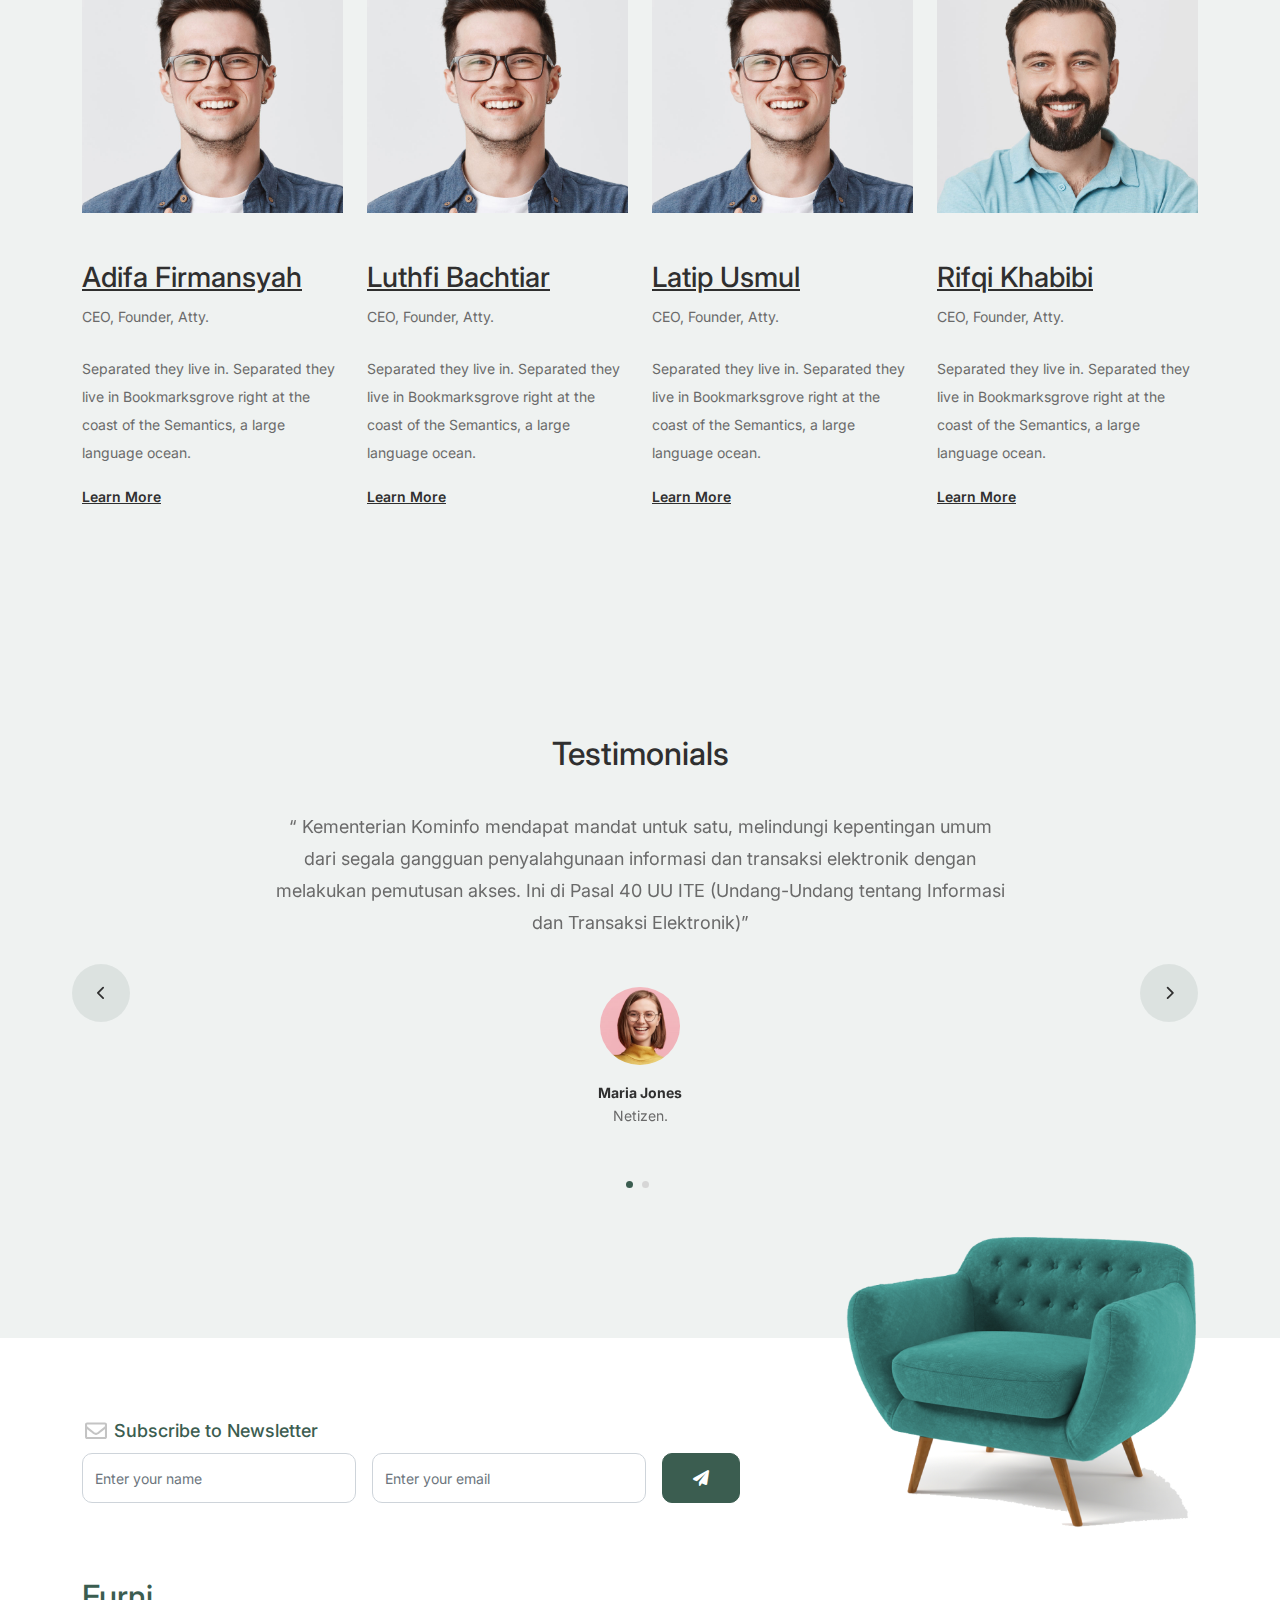
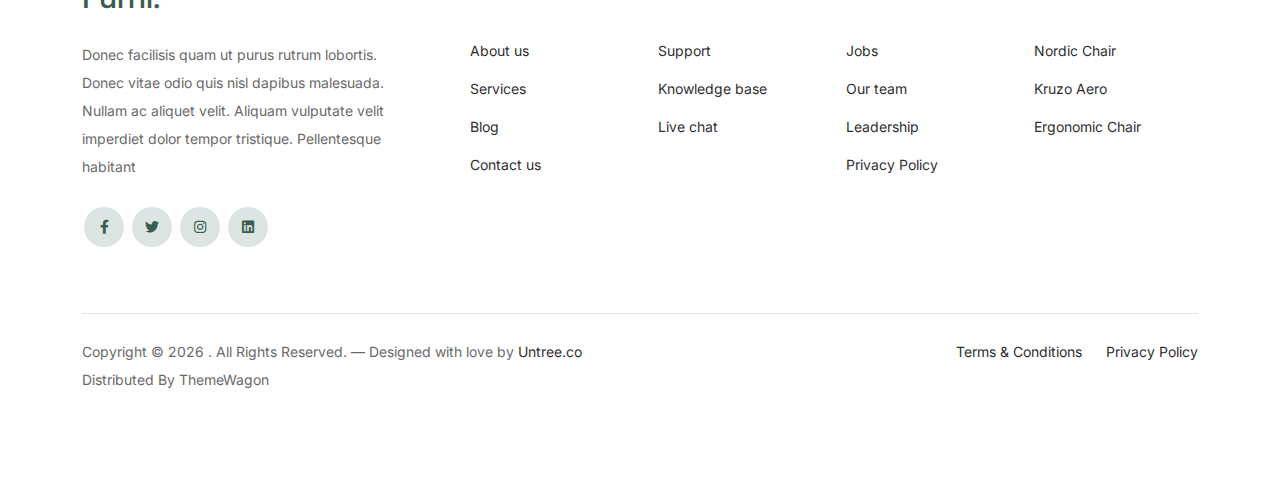
==== commit cef0bdde: "menambah testimoni" ====
--- a/about.html
+++ b/about.html
@@ -5,419 +5,510 @@
 * Template URI: https://untree.co/
 * License: https://creativecommons.org/licenses/by/3.0/
 */ -->
-<!doctype html>
+<!DOCTYPE html>
 <html lang="en">
-<head>
-  <meta charset="utf-8">
-  <meta name="viewport" content="width=device-width, initial-scale=1, shrink-to-fit=no">
-  <meta name="author" content="Untree.co">
-  <link rel="shortcut icon" href="favicon.png">
-
-  <meta name="description" content="" />
-  <meta name="keywords" content="bootstrap, bootstrap4" />
-
-		<!-- Bootstrap CSS -->
-		<link href="css/bootstrap.min.css" rel="stylesheet">
-		<link href="https://cdnjs.cloudflare.com/ajax/libs/font-awesome/6.0.0-beta3/css/all.min.css" rel="stylesheet">
-		<link href="css/tiny-slider.css" rel="stylesheet">
-		<link href="css/style.css" rel="stylesheet">
-		<title>Furni Free Bootstrap 5 Template for Furniture and Interior Design Websites by Untree.co </title>
-	</head>
-
-	<body>
-
-		<!-- Start Header/Navigation -->
-		<nav class="custom-navbar navbar navbar navbar-expand-md navbar-dark bg-dark" arial-label="Furni navigation bar">
-
-			<div class="container">
-				<a class="navbar-brand" href="index.html">IKIAE<span>.</span></a>
-
-				<button class="navbar-toggler" type="button" data-bs-toggle="collapse" data-bs-target="#navbarsFurni" aria-controls="navbarsFurni" aria-expanded="false" aria-label="Toggle navigation">
-					<span class="navbar-toggler-icon"></span>
-				</button>
-
-				<div class="collapse navbar-collapse" id="navbarsFurni">
-					<ul class="custom-navbar-nav navbar-nav ms-auto mb-2 mb-md-0">
-						<li class="nav-item ">
-							<a class="nav-link" href="index.html">Home</a>
-						</li>
-						<li class="active"><a class="nav-link" href="about.html">About us</a></li>
-						<li><a class="nav-link" href="contact.html">Contact us</a></li>
-					</ul>
-
-					<ul class="custom-navbar-cta navbar-nav mb-2 mb-md-0 ms-5">
-					</ul>
-				</div>
-			</div>
-				
-		</nav>
-		<!-- End Header/Navigation -->
-
-		<!-- Start Hero Section -->
-			<div class="hero">
-				<div class="container">
-					<div class="row justify-content-between">
-						<div class="col-lg-5">
-							<div class="intro-excerpt">
-								<h1>About Us</h1>
-								<p class="mb-4">Donec vitae odio quis nisl dapibus malesuada. Nullam ac aliquet velit. Aliquam vulputate velit imperdiet dolor tempor tristique.</p>
-								<p><a href="" class="btn btn-secondary me-2">Shop Now</a><a href="#" class="btn btn-white-outline">Explore</a></p>
-							</div>
-						</div>
-						<div class="col-lg-7">
-							<div class="hero-img-wrap">
-								<img src="images/couch.png" class="img-fluid">
-							</div>
-						</div>
-					</div>
-				</div>
-			</div>
-		<!-- End Hero Section -->
-
-		
-
-		<!-- Start Why Choose Us Section -->
-		<div class="why-choose-section">
-			<div class="container">
-				<div class="row justify-content-between align-items-center">
-					<div class="col-lg-6">
-						<h2 class="section-title">Why Choose Us</h2>
-						<p>Donec vitae odio quis nisl dapibus malesuada. Nullam ac aliquet velit. Aliquam vulputate velit imperdiet dolor tempor tristique.</p>
-
-						<div class="row my-5">
-							<div class="col-6 col-md-6">
-								<div class="feature">
-									<div class="icon">
-										<img src="images/truck.svg" alt="Image" class="imf-fluid">
-									</div>
-									<h3>Fast &amp; Free Shipping</h3>
-									<p>Donec vitae odio quis nisl dapibus malesuada. Nullam ac aliquet velit. Aliquam vulputate.</p>
-								</div>
-							</div>
-
-							<div class="col-6 col-md-6">
-								<div class="feature">
-									<div class="icon">
-										<img src="images/bag.svg" alt="Image" class="imf-fluid">
-									</div>
-									<h3>Easy to Shop</h3>
-									<p>Donec vitae odio quis nisl dapibus malesuada. Nullam ac aliquet velit. Aliquam vulputate.</p>
-								</div>
-							</div>
-
-							<div class="col-6 col-md-6">
-								<div class="feature">
-									<div class="icon">
-										<img src="images/support.svg" alt="Image" class="imf-fluid">
-									</div>
-									<h3>24/7 Support</h3>
-									<p>Donec vitae odio quis nisl dapibus malesuada. Nullam ac aliquet velit. Aliquam vulputate.</p>
-								</div>
-							</div>
-
-							<div class="col-6 col-md-6">
-								<div class="feature">
-									<div class="icon">
-										<img src="images/return.svg" alt="Image" class="imf-fluid">
-									</div>
-									<h3>Hassle Free Returns</h3>
-									<p>Donec vitae odio quis nisl dapibus malesuada. Nullam ac aliquet velit. Aliquam vulputate.</p>
-								</div>
-							</div>
-
-						</div>
-					</div>
-
-					<div class="col-lg-5">
-						<div class="img-wrap">
-							<img src="images/why-choose-us-img.jpg" alt="Image" class="img-fluid">
-						</div>
-					</div>
-
-				</div>
-			</div>
-		</div>
-		<!-- End Why Choose Us Section -->
-
-		<!-- Start Team Section -->
-		<div class="untree_co-section">
-			<div class="container">
-
-				<div class="row mb-5">
-					<div class="col-lg-5 mx-auto text-center">
-						<h2 class="section-title">Our Team</h2>
-					</div>
-				</div>
-
-				<div class="row">
-
-					<!-- Start Column 1 -->
-					<div class="col-12 col-md-6 col-lg-3 mb-5 mb-md-0">
-						<img src="images/person_3.jpg" class="img-fluid mb-5">
-						<h3 clas><a href="#"><span class="">Adifa </span>Firmansyah</a></h3>
+  <head>
+    <meta charset="utf-8" />
+    <meta
+      name="viewport"
+      content="width=device-width, initial-scale=1, shrink-to-fit=no"
+    />
+    <meta name="author" content="Untree.co" />
+    <link rel="shortcut icon" href="favicon.png" />
+
+    <meta name="description" content="" />
+    <meta name="keywords" content="bootstrap, bootstrap4" />
+
+    <!-- Bootstrap CSS -->
+    <link href="css/bootstrap.min.css" rel="stylesheet" />
+    <link
+      href="https://cdnjs.cloudflare.com/ajax/libs/font-awesome/6.0.0-beta3/css/all.min.css"
+      rel="stylesheet"
+    />
+    <link href="css/tiny-slider.css" rel="stylesheet" />
+    <link href="css/style.css" rel="stylesheet" />
+    <title>
+      Furni Free Bootstrap 5 Template for Furniture and Interior Design Websites
+      by Untree.co
+    </title>
+  </head>
+
+  <body>
+    <!-- Start Header/Navigation -->
+    <nav
+      class="custom-navbar navbar navbar navbar-expand-md navbar-dark bg-dark"
+      arial-label="Furni navigation bar"
+    >
+      <div class="container">
+        <a class="navbar-brand" href="index.html">IKIAE<span>.</span></a>
+
+        <button
+          class="navbar-toggler"
+          type="button"
+          data-bs-toggle="collapse"
+          data-bs-target="#navbarsFurni"
+          aria-controls="navbarsFurni"
+          aria-expanded="false"
+          aria-label="Toggle navigation"
+        >
+          <span class="navbar-toggler-icon"></span>
+        </button>
+
+        <div class="collapse navbar-collapse" id="navbarsFurni">
+          <ul class="custom-navbar-nav navbar-nav ms-auto mb-2 mb-md-0">
+            <li class="nav-item">
+              <a class="nav-link" href="index.html">Home</a>
+            </li>
+            <li class="active">
+              <a class="nav-link" href="about.html">About us</a>
+            </li>
+            <li><a class="nav-link" href="contact.html">Contact us</a></li>
+          </ul>
+
+          <ul class="custom-navbar-cta navbar-nav mb-2 mb-md-0 ms-5"></ul>
+        </div>
+      </div>
+    </nav>
+    <!-- End Header/Navigation -->
+
+    <!-- Start Hero Section -->
+    <div class="hero">
+      <div class="container">
+        <div class="row justify-content-between">
+          <div class="col-lg-5">
+            <div class="intro-excerpt">
+              <h1>About Us</h1>
+              <p class="mb-4">
+                Donec vitae odio quis nisl dapibus malesuada. Nullam ac aliquet
+                velit. Aliquam vulputate velit imperdiet dolor tempor tristique.
+              </p>
+              <p>
+                <a href="" class="btn btn-secondary me-2">Shop Now</a
+                ><a href="#" class="btn btn-white-outline">Explore</a>
+              </p>
+            </div>
+          </div>
+          <div class="col-lg-7">
+            <div class="hero-img-wrap">
+              <img src="images/couch.png" class="img-fluid" />
+            </div>
+          </div>
+        </div>
+      </div>
+    </div>
+    <!-- End Hero Section -->
+
+    <!-- Start Why Choose Us Section -->
+    <div class="why-choose-section">
+      <div class="container">
+        <div class="row justify-content-between align-items-center">
+          <div class="col-lg-6">
+            <h2 class="section-title">Why Choose Us</h2>
+            <p>
+              Donec vitae odio quis nisl dapibus malesuada. Nullam ac aliquet
+              velit. Aliquam vulputate velit imperdiet dolor tempor tristique.
+            </p>
+
+            <div class="row my-5">
+              <div class="col-6 col-md-6">
+                <div class="feature">
+                  <div class="icon">
+                    <img src="images/truck.svg" alt="Image" class="imf-fluid" />
+                  </div>
+                  <h3>Fast &amp; Free Shipping</h3>
+                  <p>
+                    Donec vitae odio quis nisl dapibus malesuada. Nullam ac
+                    aliquet velit. Aliquam vulputate.
+                  </p>
+                </div>
+              </div>
+
+              <div class="col-6 col-md-6">
+                <div class="feature">
+                  <div class="icon">
+                    <img src="images/bag.svg" alt="Image" class="imf-fluid" />
+                  </div>
+                  <h3>Easy to Shop</h3>
+                  <p>
+                    Donec vitae odio quis nisl dapibus malesuada. Nullam ac
+                    aliquet velit. Aliquam vulputate.
+                  </p>
+                </div>
+              </div>
+
+              <div class="col-6 col-md-6">
+                <div class="feature">
+                  <div class="icon">
+                    <img
+                      src="images/support.svg"
+                      alt="Image"
+                      class="imf-fluid"
+                    />
+                  </div>
+                  <h3>24/7 Support</h3>
+                  <p>
+                    Donec vitae odio quis nisl dapibus malesuada. Nullam ac
+                    aliquet velit. Aliquam vulputate.
+                  </p>
+                </div>
+              </div>
+
+              <div class="col-6 col-md-6">
+                <div class="feature">
+                  <div class="icon">
+                    <img
+                      src="images/return.svg"
+                      alt="Image"
+                      class="imf-fluid"
+                    />
+                  </div>
+                  <h3>Hassle Free Returns</h3>
+                  <p>
+                    Donec vitae odio quis nisl dapibus malesuada. Nullam ac
+                    aliquet velit. Aliquam vulputate.
+                  </p>
+                </div>
+              </div>
+            </div>
+          </div>
+
+          <div class="col-lg-5">
+            <div class="img-wrap">
+              <img
+                src="images/why-choose-us-img.jpg"
+                alt="Image"
+                class="img-fluid"
+              />
+            </div>
+          </div>
+        </div>
+      </div>
+    </div>
+    <!-- End Why Choose Us Section -->
+
+    <!-- Start Team Section -->
+    <div class="untree_co-section">
+      <div class="container">
+        <div class="row mb-5">
+          <div class="col-lg-5 mx-auto text-center">
+            <h2 class="section-title">Our Team</h2>
+          </div>
+        </div>
+
+        <div class="row">
+          <!-- Start Column 1 -->
+          <div class="col-12 col-md-6 col-lg-3 mb-5 mb-md-0">
+            <img src="images/person_3.jpg" class="img-fluid mb-5" />
+            <h3 clas>
+              <a href="#"><span class="">Adifa </span>Firmansyah</a>
+            </h3>
             <span class="d-block position mb-4">CEO, Founder, Atty.</span>
-            <p>Separated they live in.
-            Separated they live in Bookmarksgrove right at the coast of the Semantics, a large language ocean.</p>
-            <p class="mb-0"><a href="#" class="more dark">Learn More <span class="icon-arrow_forward"></span></a></p>
-					</div> 
-					<!-- End Column 1 -->
-
-					<!-- Start Column 2 -->
-					<div class="col-12 col-md-6 col-lg-3 mb-5 mb-md-0">
-						<img src="images/person_3.jpg" class="img-fluid mb-5">
-
-						<h3 clas><a href="#"><span class="">Luthfi</span> Bachtiar</a></h3>
+            <p>
+              Separated they live in. Separated they live in Bookmarksgrove
+              right at the coast of the Semantics, a large language ocean.
+            </p>
+            <p class="mb-0">
+              <a href="#" class="more dark"
+                >Learn More <span class="icon-arrow_forward"></span
+              ></a>
+            </p>
+          </div>
+          <!-- End Column 1 -->
+
+          <!-- Start Column 2 -->
+          <div class="col-12 col-md-6 col-lg-3 mb-5 mb-md-0">
+            <img src="images/person_3.jpg" class="img-fluid mb-5" />
+
+            <h3 clas>
+              <a href="#"><span class="">Luthfi</span> Bachtiar</a>
+            </h3>
             <span class="d-block position mb-4">CEO, Founder, Atty.</span>
-            <p>Separated they live in.
-            Separated they live in Bookmarksgrove right at the coast of the Semantics, a large language ocean.</p>
-            <p class="mb-0"><a href="#" class="more dark">Learn More <span class="icon-arrow_forward"></span></a></p>
-
-					</div> 
-					<!-- End Column 2 -->
-
-					<!-- Start Column 3 -->
-					<div class="col-12 col-md-6 col-lg-3 mb-5 mb-md-0">
-						<img src="images/person_3.jpg" class="img-fluid mb-5">
-						<h3 clas><a href="#"><span class="">Latip</span> Usmul</a></h3>
+            <p>
+              Separated they live in. Separated they live in Bookmarksgrove
+              right at the coast of the Semantics, a large language ocean.
+            </p>
+            <p class="mb-0">
+              <a href="#" class="more dark"
+                >Learn More <span class="icon-arrow_forward"></span
+              ></a>
+            </p>
+          </div>
+          <!-- End Column 2 -->
+
+          <!-- Start Column 3 -->
+          <div class="col-12 col-md-6 col-lg-3 mb-5 mb-md-0">
+            <img src="images/person_3.jpg" class="img-fluid mb-5" />
+            <h3 clas>
+              <a href="#"><span class="">Latip</span> Usmul</a>
+            </h3>
             <span class="d-block position mb-4">CEO, Founder, Atty.</span>
-            <p>Separated they live in.
-            Separated they live in Bookmarksgrove right at the coast of the Semantics, a large language ocean.</p>
-            <p class="mb-0"><a href="#" class="more dark">Learn More <span class="icon-arrow_forward"></span></a></p>
-					</div> 
-					<!-- End Column 3 -->
-
-					<!-- Start Column 4 -->
-					<div class="col-12 col-md-6 col-lg-3 mb-5 mb-md-0">
-						<img src="images/person_2.jpg" class="img-fluid mb-5">
-
-						<h3 clas><a href="#"><span class="">Rifqi</span> Khabibi</a></h3>
+            <p>
+              Separated they live in. Separated they live in Bookmarksgrove
+              right at the coast of the Semantics, a large language ocean.
+            </p>
+            <p class="mb-0">
+              <a href="#" class="more dark"
+                >Learn More <span class="icon-arrow_forward"></span
+              ></a>
+            </p>
+          </div>
+          <!-- End Column 3 -->
+
+          <!-- Start Column 4 -->
+          <div class="col-12 col-md-6 col-lg-3 mb-5 mb-md-0">
+            <img src="images/person_2.jpg" class="img-fluid mb-5" />
+
+            <h3 clas>
+              <a href="#"><span class="">Rifqi</span> Khabibi</a>
+            </h3>
             <span class="d-block position mb-4">CEO, Founder, Atty.</span>
-            <p>Separated they live in.
-            Separated they live in Bookmarksgrove right at the coast of the Semantics, a large language ocean.</p>
-            <p class="mb-0"><a href="#" class="more dark">Learn More <span class="icon-arrow_forward"></span></a></p>
-
-          
-					</div> 
-					<!-- End Column 4 -->
-
-					
-
-				</div>
-			</div>
-		</div>
-		<!-- End Team Section -->
-
-		
-
-		<!-- Start Testimonial Slider -->
-		<div class="testimonial-section before-footer-section">
-			<div class="container">
-				<div class="row">
-					<div class="col-lg-7 mx-auto text-center">
-						<h2 class="section-title">Testimonials</h2>
-					</div>
-				</div>
-
-				<div class="row justify-content-center">
-					<div class="col-lg-12">
-						<div class="testimonial-slider-wrap text-center">
-
-							<div id="testimonial-nav">
-								<span class="prev" data-controls="prev"><span class="fa fa-chevron-left"></span></span>
-								<span class="next" data-controls="next"><span class="fa fa-chevron-right"></span></span>
-							</div>
-
-							<div class="testimonial-slider">
-								
-								<div class="item">
-									<div class="row justify-content-center">
-										<div class="col-lg-8 mx-auto">
-
-											<div class="testimonial-block text-center">
-												<blockquote class="mb-5">
-													<p>&ldquo;Donec facilisis quam ut purus rutrum lobortis. Donec vitae odio quis nisl dapibus malesuada. Nullam ac aliquet velit. Aliquam vulputate velit imperdiet dolor tempor tristique. Pellentesque habitant morbi tristique senectus et netus et malesuada fames ac turpis egestas. Integer convallis volutpat dui quis scelerisque.&rdquo;</p>
-												</blockquote>
-
-												<div class="author-info">
-													<div class="author-pic">
-														<img src="images/person-1.png" alt="Maria Jones" class="img-fluid">
-													</div>
-													<h3 class="font-weight-bold">Maria Jones</h3>
-													<span class="position d-block mb-3">CEO, Co-Founder, XYZ Inc.</span>
-												</div>
-											</div>
-
-										</div>
-									</div>
-								</div> 
-								<!-- END item -->
-
-								<div class="item">
-									<div class="row justify-content-center">
-										<div class="col-lg-8 mx-auto">
-
-											<div class="testimonial-block text-center">
-												<blockquote class="mb-5">
-													<p>&ldquo;Donec facilisis quam ut purus rutrum lobortis. Donec vitae odio quis nisl dapibus malesuada. Nullam ac aliquet velit. Aliquam vulputate velit imperdiet dolor tempor tristique. Pellentesque habitant morbi tristique senectus et netus et malesuada fames ac turpis egestas. Integer convallis volutpat dui quis scelerisque.&rdquo;</p>
-												</blockquote>
-
-												<div class="author-info">
-													<div class="author-pic">
-														<img src="images/person-1.png" alt="Maria Jones" class="img-fluid">
-													</div>
-													<h3 class="font-weight-bold">Maria Jones</h3>
-													<span class="position d-block mb-3">CEO, Co-Founder, XYZ Inc.</span>
-												</div>
-											</div>
-
-										</div>
-									</div>
-								</div> 
-								<!-- END item -->
-
-								<div class="item">
-									<div class="row justify-content-center">
-										<div class="col-lg-8 mx-auto">
-
-											<div class="testimonial-block text-center">
-												<blockquote class="mb-5">
-													<p>&ldquo;Donec facilisis quam ut purus rutrum lobortis. Donec vitae odio quis nisl dapibus malesuada. Nullam ac aliquet velit. Aliquam vulputate velit imperdiet dolor tempor tristique. Pellentesque habitant morbi tristique senectus et netus et malesuada fames ac turpis egestas. Integer convallis volutpat dui quis scelerisque.&rdquo;</p>
-												</blockquote>
-
-												<div class="author-info">
-													<div class="author-pic">
-														<img src="images/person-1.png" alt="Maria Jones" class="img-fluid">
-													</div>
-													<h3 class="font-weight-bold">Maria Jones</h3>
-													<span class="position d-block mb-3">CEO, Co-Founder, XYZ Inc.</span>
-												</div>
-											</div>
-
-										</div>
-									</div>
-								</div> 
-								<!-- END item -->
-
-							</div>
-
-						</div>
-					</div>
-				</div>
-			</div>
-		</div>
-		<!-- End Testimonial Slider -->
-
-		
-
-		<!-- Start Footer Section -->
-		<footer class="footer-section">
-			<div class="container relative">
-
-				<div class="sofa-img">
-					<img src="images/sofa.png" alt="Image" class="img-fluid">
-				</div>
-
-				<div class="row">
-					<div class="col-lg-8">
-						<div class="subscription-form">
-							<h3 class="d-flex align-items-center"><span class="me-1"><img src="images/envelope-outline.svg" alt="Image" class="img-fluid"></span><span>Subscribe to Newsletter</span></h3>
-
-							<form action="#" class="row g-3">
-								<div class="col-auto">
-									<input type="text" class="form-control" placeholder="Enter your name">
-								</div>
-								<div class="col-auto">
-									<input type="email" class="form-control" placeholder="Enter your email">
-								</div>
-								<div class="col-auto">
-									<button class="btn btn-primary">
-										<span class="fa fa-paper-plane"></span>
-									</button>
-								</div>
-							</form>
-
-						</div>
-					</div>
-				</div>
-
-				<div class="row g-5 mb-5">
-					<div class="col-lg-4">
-						<div class="mb-4 footer-logo-wrap"><a href="#" class="footer-logo">Furni<span>.</span></a></div>
-						<p class="mb-4">Donec facilisis quam ut purus rutrum lobortis. Donec vitae odio quis nisl dapibus malesuada. Nullam ac aliquet velit. Aliquam vulputate velit imperdiet dolor tempor tristique. Pellentesque habitant</p>
-
-						<ul class="list-unstyled custom-social">
-							<li><a href="#"><span class="fa fa-brands fa-facebook-f"></span></a></li>
-							<li><a href="#"><span class="fa fa-brands fa-twitter"></span></a></li>
-							<li><a href="#"><span class="fa fa-brands fa-instagram"></span></a></li>
-							<li><a href="#"><span class="fa fa-brands fa-linkedin"></span></a></li>
-						</ul>
-					</div>
-
-					<div class="col-lg-8">
-						<div class="row links-wrap">
-							<div class="col-6 col-sm-6 col-md-3">
-								<ul class="list-unstyled">
-									<li><a href="#">About us</a></li>
-									<li><a href="#">Services</a></li>
-									<li><a href="#">Blog</a></li>
-									<li><a href="#">Contact us</a></li>
-								</ul>
-							</div>
-
-							<div class="col-6 col-sm-6 col-md-3">
-								<ul class="list-unstyled">
-									<li><a href="#">Support</a></li>
-									<li><a href="#">Knowledge base</a></li>
-									<li><a href="#">Live chat</a></li>
-								</ul>
-							</div>
-
-							<div class="col-6 col-sm-6 col-md-3">
-								<ul class="list-unstyled">
-									<li><a href="#">Jobs</a></li>
-									<li><a href="#">Our team</a></li>
-									<li><a href="#">Leadership</a></li>
-									<li><a href="#">Privacy Policy</a></li>
-								</ul>
-							</div>
-
-							<div class="col-6 col-sm-6 col-md-3">
-								<ul class="list-unstyled">
-									<li><a href="#">Nordic Chair</a></li>
-									<li><a href="#">Kruzo Aero</a></li>
-									<li><a href="#">Ergonomic Chair</a></li>
-								</ul>
-							</div>
-						</div>
-					</div>
-
-				</div>
-
-				<div class="border-top copyright">
-					<div class="row pt-4">
-						<div class="col-lg-6">
-							<p class="mb-2 text-center text-lg-start">Copyright &copy;<script>document.write(new Date().getFullYear());</script>. All Rights Reserved. &mdash; Designed with love by <a href="https://untree.co">Untree.co</a> Distributed By <a hreff="https://themewagon.com">ThemeWagon</a>  <!-- License information: https://untree.co/license/ -->
-            </p>
-						</div>
-
-						<div class="col-lg-6 text-center text-lg-end">
-							<ul class="list-unstyled d-inline-flex ms-auto">
-								<li class="me-4"><a href="#">Terms &amp; Conditions</a></li>
-								<li><a href="#">Privacy Policy</a></li>
-							</ul>
-						</div>
-
-					</div>
-				</div>
-
-			</div>
-		</footer>
-		<!-- End Footer Section -->	
-
-
-		<script src="js/bootstrap.bundle.min.js"></script>
-		<script src="js/tiny-slider.js"></script>
-		<script src="js/custom.js"></script>
-	</body>
-
+            <p>
+              Separated they live in. Separated they live in Bookmarksgrove
+              right at the coast of the Semantics, a large language ocean.
+            </p>
+            <p class="mb-0">
+              <a href="#" class="more dark"
+                >Learn More <span class="icon-arrow_forward"></span
+              ></a>
+            </p>
+          </div>
+          <!-- End Column 4 -->
+        </div>
+      </div>
+    </div>
+    <!-- End Team Section -->
+
+    <!-- Start Testimonial Slider -->
+    <div class="testimonial-section before-footer-section">
+      <div class="container">
+        <div class="row">
+          <div class="col-lg-7 mx-auto text-center">
+            <h2 class="section-title">Testimonials</h2>
+          </div>
+        </div>
+
+        <div class="row justify-content-center">
+          <div class="col-lg-12">
+            <div class="testimonial-slider-wrap text-center">
+              <div id="testimonial-nav">
+                <span class="prev" data-controls="prev"
+                  ><span class="fa fa-chevron-left"></span
+                ></span>
+                <span class="next" data-controls="next"
+                  ><span class="fa fa-chevron-right"></span
+                ></span>
+              </div>
+
+              <div class="testimonial-slider">
+                <div class="item">
+                  <div class="row justify-content-center">
+                    <div class="col-lg-8 mx-auto">
+                      <div class="testimonial-block text-center">
+                        <blockquote class="mb-5">
+                          <p>
+                            &ldquo; Kementerian Kominfo mendapat mandat untuk
+                            satu, melindungi kepentingan umum dari segala
+                            gangguan penyalahgunaan informasi dan transaksi
+                            elektronik dengan melakukan pemutusan akses. Ini di
+                            Pasal 40 UU ITE (Undang-Undang tentang Informasi dan
+                            Transaksi Elektronik)&rdquo;
+                          </p>
+                        </blockquote>
+
+                        <div class="author-info">
+                          <div class="author-pic">
+                            <img
+                              src="images/person-1.png"
+                              alt="Maria Jones"
+                              class="img-fluid"
+                            />
+                          </div>
+                          <h3 class="font-weight-bold">Maria Jones</h3>
+                          <span class="position d-block mb-3"> Netizen.</span>
+                        </div>
+                      </div>
+                    </div>
+                  </div>
+                </div>
+                <!-- END item -->
+
+                <div class="item">
+                  <div class="row justify-content-center">
+                    <div class="col-lg-8 mx-auto">
+                      <div class="testimonial-block text-center">
+                        <blockquote class="mb-5">
+                          <p>
+                            &ldquo;Tidak ada backup? Saya rasa itu kebodohan
+                            pak.&rdquo;
+                          </p>
+                        </blockquote>
+
+                        <div class="author-info">
+                          <div class="author-pic">
+                            <img
+                              src="images/person-1.png"
+                              alt="Maria Jones"
+                              class="img-fluid"
+                            />
+                          </div>
+                          <h3 class="font-weight-bold">Meutya Hafid</h3>
+                          <span class="position d-block mb-3"
+                            >Anggota DPR RI.</span
+                          >
+                        </div>
+                      </div>
+                    </div>
+                  </div>
+                </div>
+                <!-- END item -->
+              </div>
+            </div>
+          </div>
+        </div>
+      </div>
+    </div>
+    <!-- End Testimonial Slider -->
+
+    <!-- Start Footer Section -->
+    <footer class="footer-section">
+      <div class="container relative">
+        <div class="sofa-img">
+          <img src="images/sofa.png" alt="Image" class="img-fluid" />
+        </div>
+
+        <div class="row">
+          <div class="col-lg-8">
+            <div class="subscription-form">
+              <h3 class="d-flex align-items-center">
+                <span class="me-1"
+                  ><img
+                    src="images/envelope-outline.svg"
+                    alt="Image"
+                    class="img-fluid" /></span
+                ><span>Subscribe to Newsletter</span>
+              </h3>
+
+              <form action="#" class="row g-3">
+                <div class="col-auto">
+                  <input
+                    type="text"
+                    class="form-control"
+                    placeholder="Enter your name"
+                  />
+                </div>
+                <div class="col-auto">
+                  <input
+                    type="email"
+                    class="form-control"
+                    placeholder="Enter your email"
+                  />
+                </div>
+                <div class="col-auto">
+                  <button class="btn btn-primary">
+                    <span class="fa fa-paper-plane"></span>
+                  </button>
+                </div>
+              </form>
+            </div>
+          </div>
+        </div>
+
+        <div class="row g-5 mb-5">
+          <div class="col-lg-4">
+            <div class="mb-4 footer-logo-wrap">
+              <a href="#" class="footer-logo">Furni<span>.</span></a>
+            </div>
+            <p class="mb-4">
+              Donec facilisis quam ut purus rutrum lobortis. Donec vitae odio
+              quis nisl dapibus malesuada. Nullam ac aliquet velit. Aliquam
+              vulputate velit imperdiet dolor tempor tristique. Pellentesque
+              habitant
+            </p>
+
+            <ul class="list-unstyled custom-social">
+              <li>
+                <a href="#"><span class="fa fa-brands fa-facebook-f"></span></a>
+              </li>
+              <li>
+                <a href="#"><span class="fa fa-brands fa-twitter"></span></a>
+              </li>
+              <li>
+                <a href="#"><span class="fa fa-brands fa-instagram"></span></a>
+              </li>
+              <li>
+                <a href="#"><span class="fa fa-brands fa-linkedin"></span></a>
+              </li>
+            </ul>
+          </div>
+
+          <div class="col-lg-8">
+            <div class="row links-wrap">
+              <div class="col-6 col-sm-6 col-md-3">
+                <ul class="list-unstyled">
+                  <li><a href="#">About us</a></li>
+                  <li><a href="#">Services</a></li>
+                  <li><a href="#">Blog</a></li>
+                  <li><a href="#">Contact us</a></li>
+                </ul>
+              </div>
+
+              <div class="col-6 col-sm-6 col-md-3">
+                <ul class="list-unstyled">
+                  <li><a href="#">Support</a></li>
+                  <li><a href="#">Knowledge base</a></li>
+                  <li><a href="#">Live chat</a></li>
+                </ul>
+              </div>
+
+              <div class="col-6 col-sm-6 col-md-3">
+                <ul class="list-unstyled">
+                  <li><a href="#">Jobs</a></li>
+                  <li><a href="#">Our team</a></li>
+                  <li><a href="#">Leadership</a></li>
+                  <li><a href="#">Privacy Policy</a></li>
+                </ul>
+              </div>
+
+              <div class="col-6 col-sm-6 col-md-3">
+                <ul class="list-unstyled">
+                  <li><a href="#">Nordic Chair</a></li>
+                  <li><a href="#">Kruzo Aero</a></li>
+                  <li><a href="#">Ergonomic Chair</a></li>
+                </ul>
+              </div>
+            </div>
+          </div>
+        </div>
+
+        <div class="border-top copyright">
+          <div class="row pt-4">
+            <div class="col-lg-6">
+              <p class="mb-2 text-center text-lg-start">
+                Copyright &copy;
+                <script>
+                  document.write(new Date().getFullYear());
+                </script>
+                . All Rights Reserved. &mdash; Designed with love by
+                <a href="https://untree.co">Untree.co</a> Distributed By
+                <a hreff="https://themewagon.com">ThemeWagon</a>
+                <!-- License information: https://untree.co/license/ -->
+              </p>
+            </div>
+
+            <div class="col-lg-6 text-center text-lg-end">
+              <ul class="list-unstyled d-inline-flex ms-auto">
+                <li class="me-4"><a href="#">Terms &amp; Conditions</a></li>
+                <li><a href="#">Privacy Policy</a></li>
+              </ul>
+            </div>
+          </div>
+        </div>
+      </div>
+    </footer>
+    <!-- End Footer Section -->
+
+    <script src="js/bootstrap.bundle.min.js"></script>
+    <script src="js/tiny-slider.js"></script>
+    <script src="js/custom.js"></script>
+  </body>
 </html>
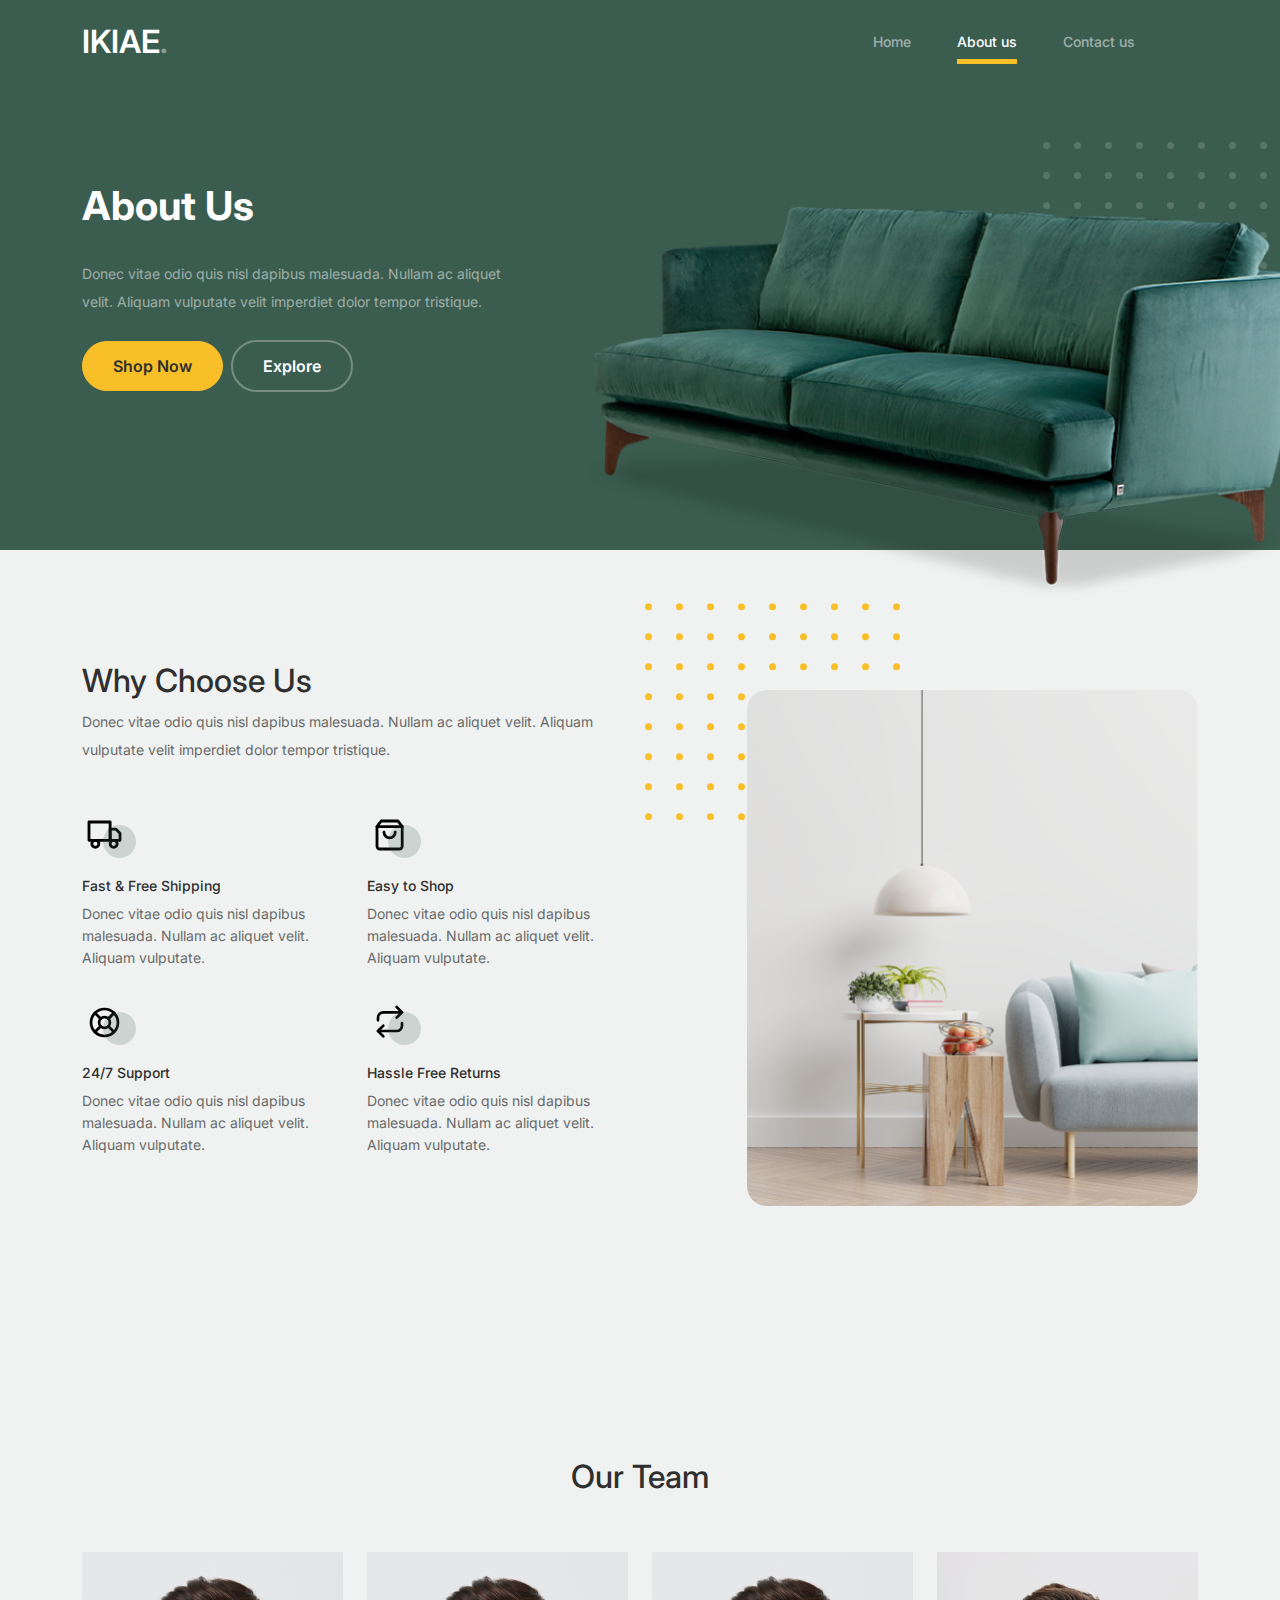
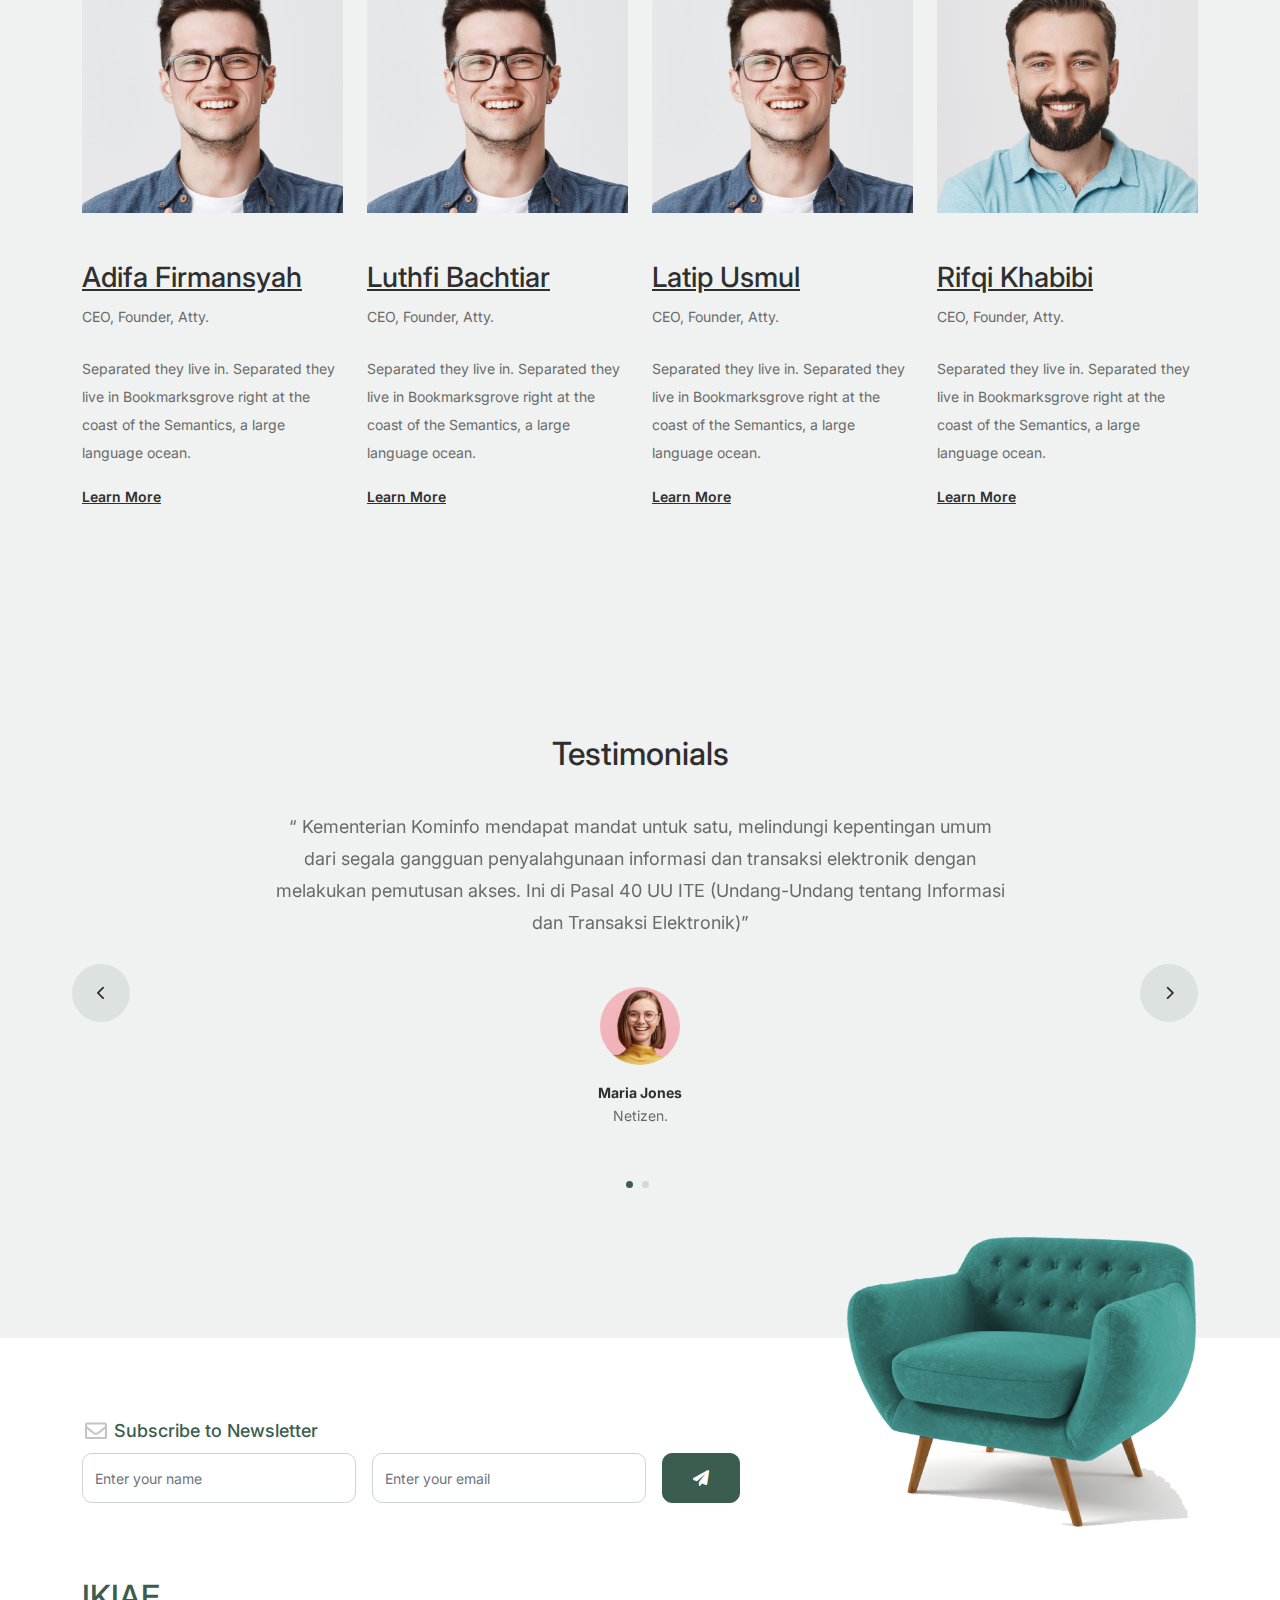
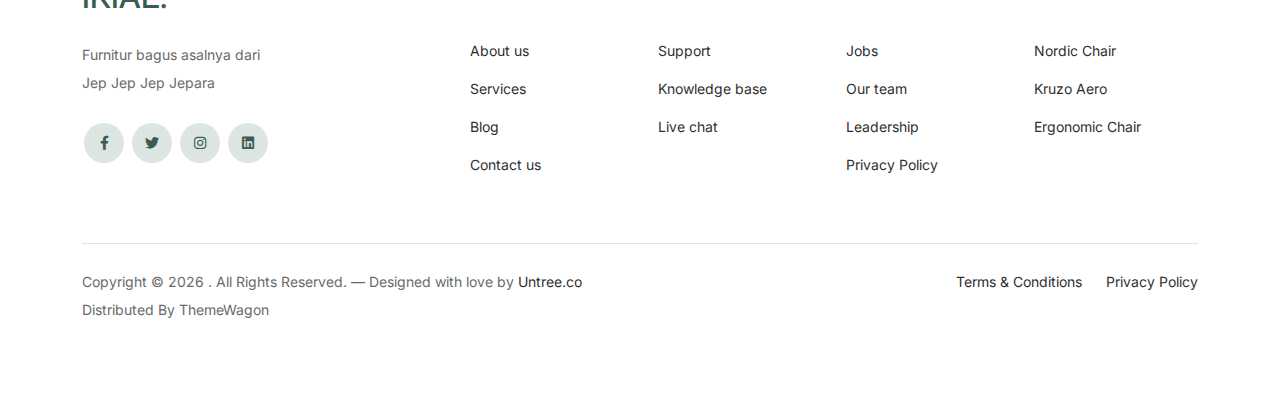
==== commit 1f396a3f: "memperbaiki footer" ====
--- a/about.html
+++ b/about.html
@@ -416,13 +416,11 @@
         <div class="row g-5 mb-5">
           <div class="col-lg-4">
             <div class="mb-4 footer-logo-wrap">
-              <a href="#" class="footer-logo">Furni<span>.</span></a>
+              <a href="#" class="footer-logo">IKIAE<span>.</span></a>
             </div>
             <p class="mb-4">
-              Donec facilisis quam ut purus rutrum lobortis. Donec vitae odio
-              quis nisl dapibus malesuada. Nullam ac aliquet velit. Aliquam
-              vulputate velit imperdiet dolor tempor tristique. Pellentesque
-              habitant
+              Furnitur bagus asalnya dari<br />
+              Jep Jep Jep Jepara
             </p>
 
             <ul class="list-unstyled custom-social">
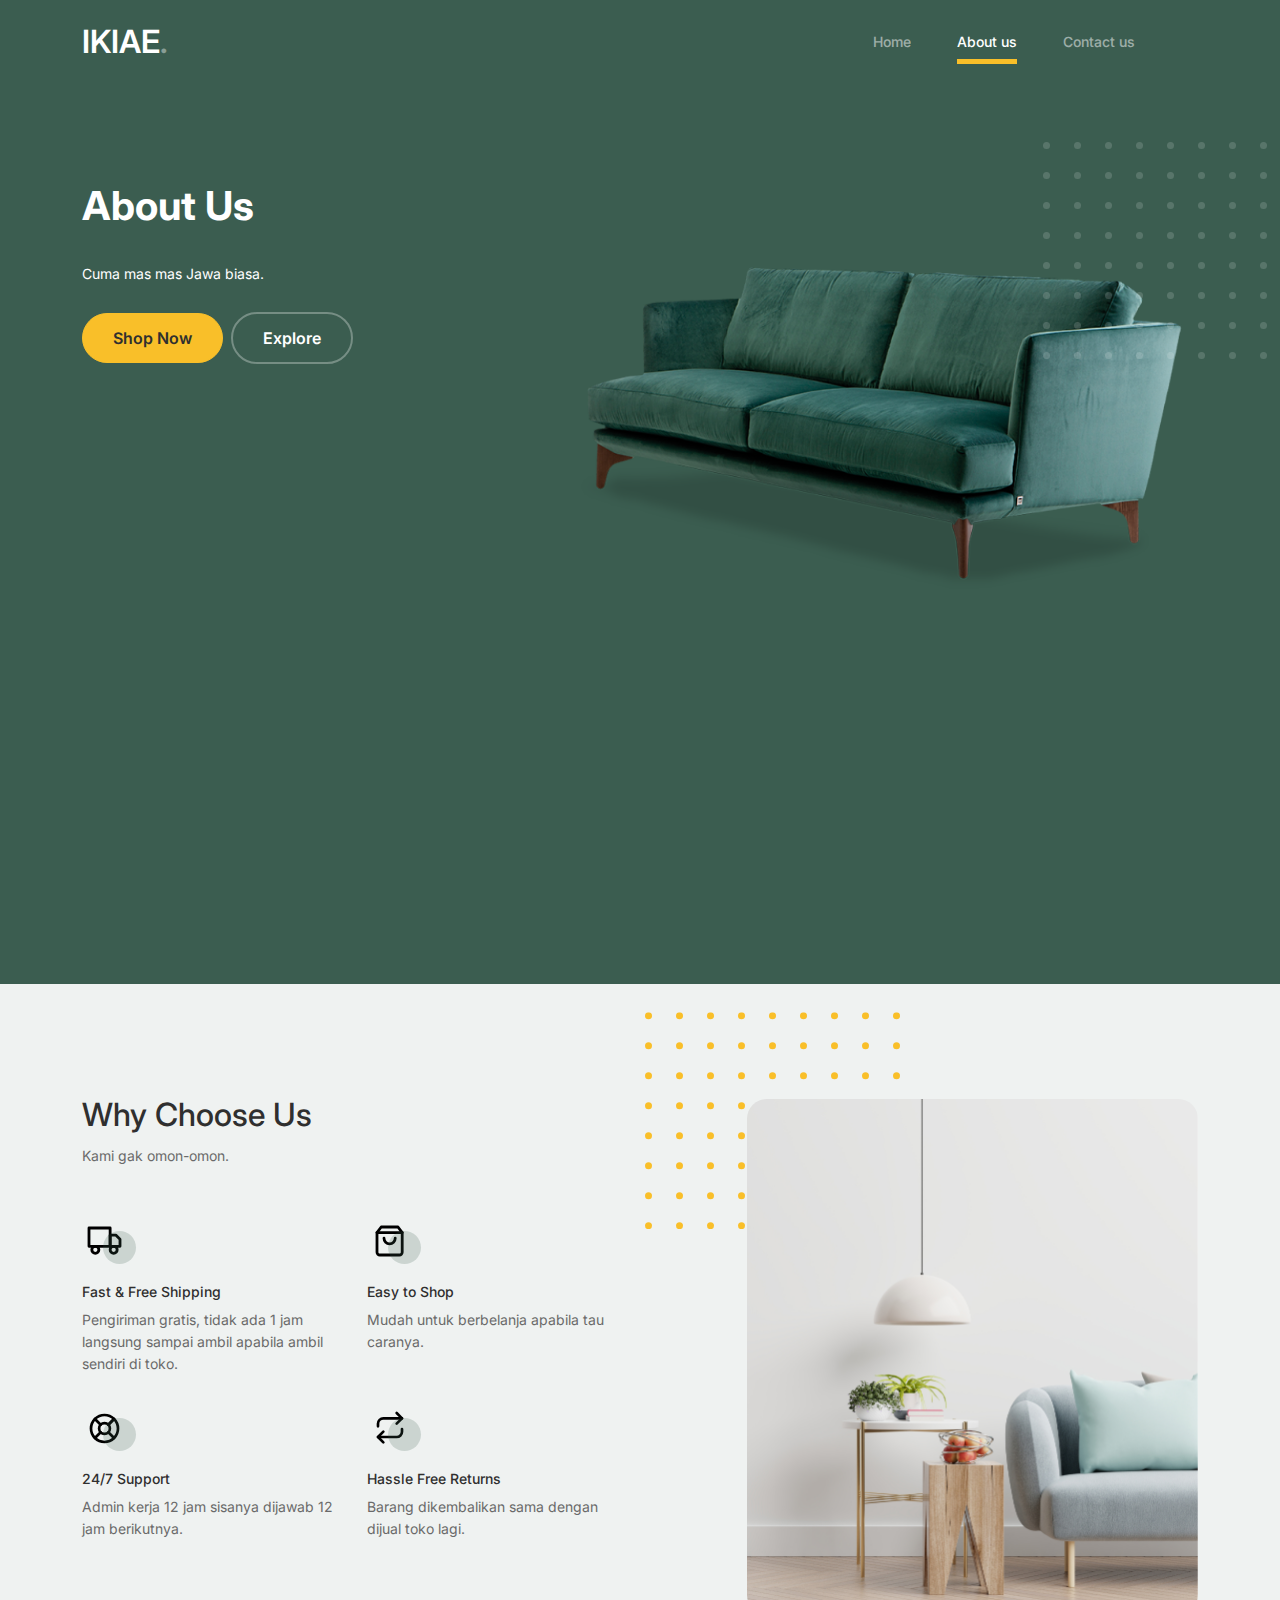
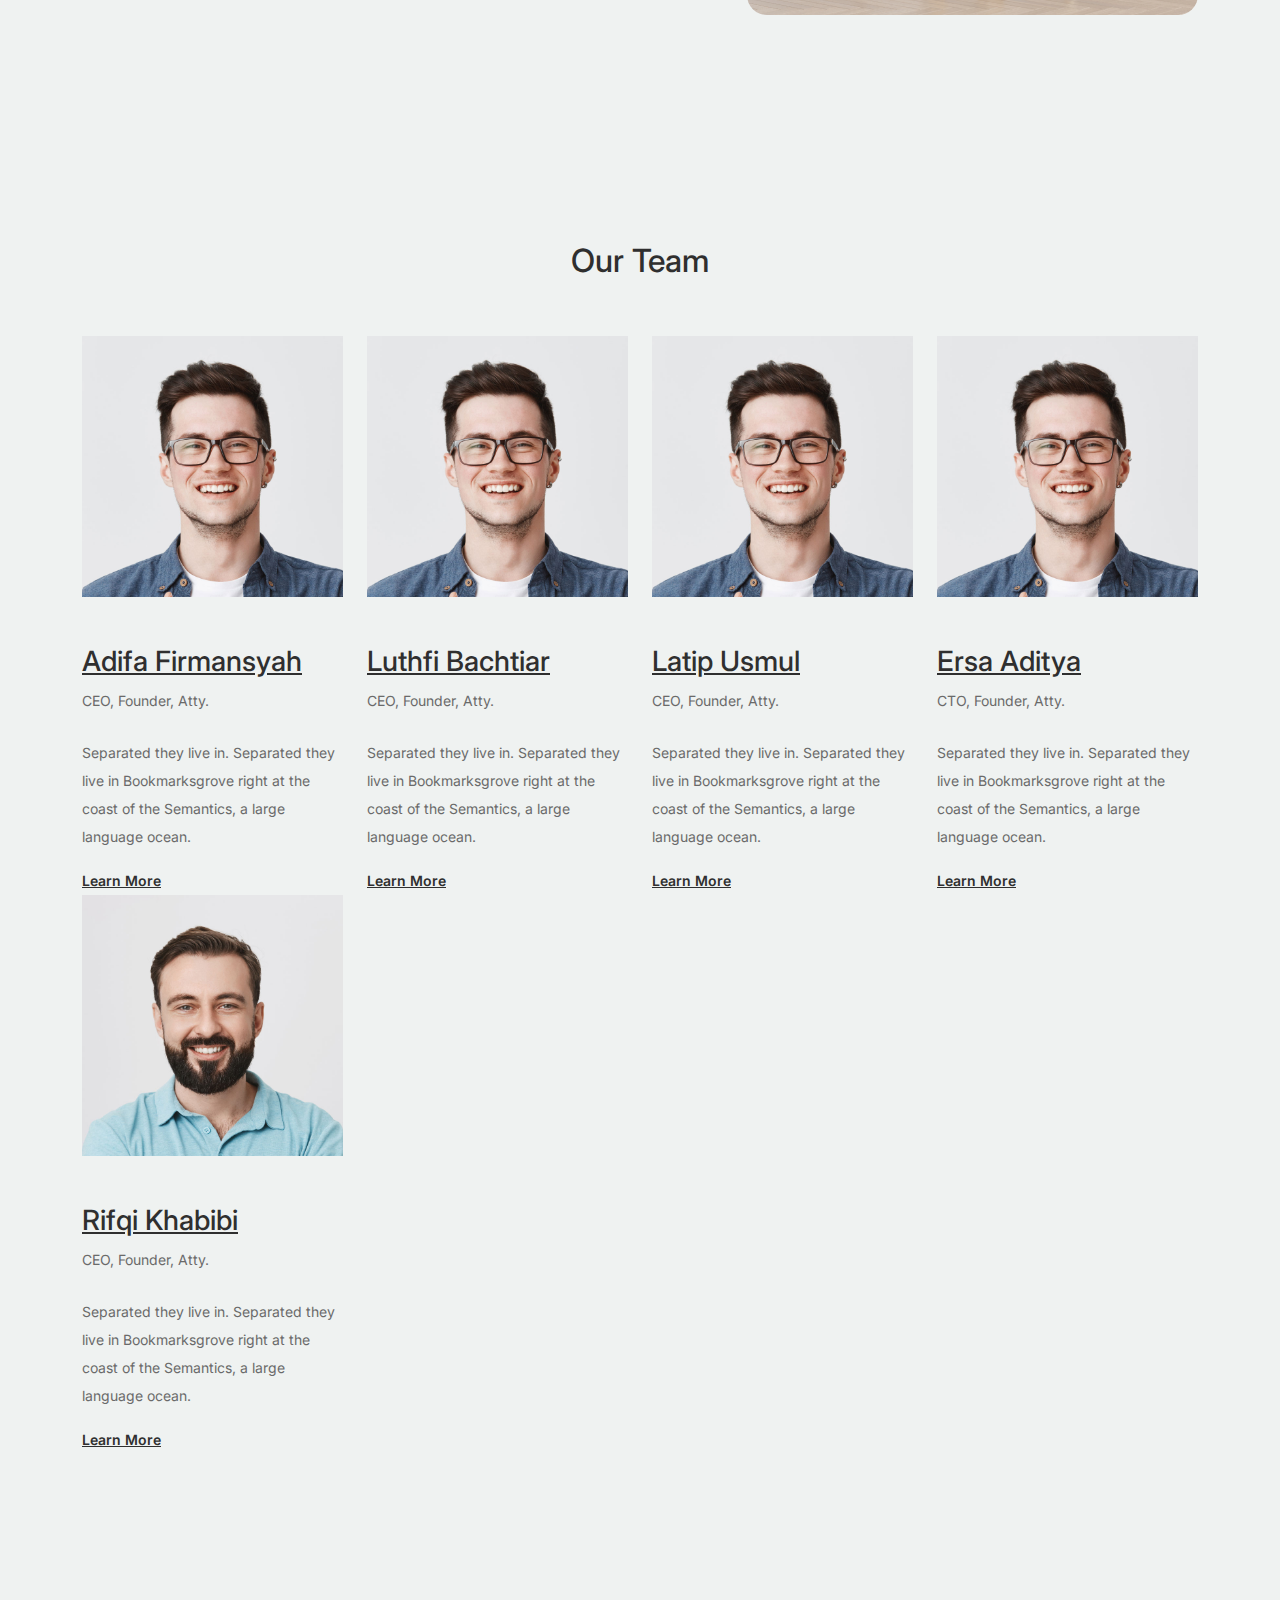
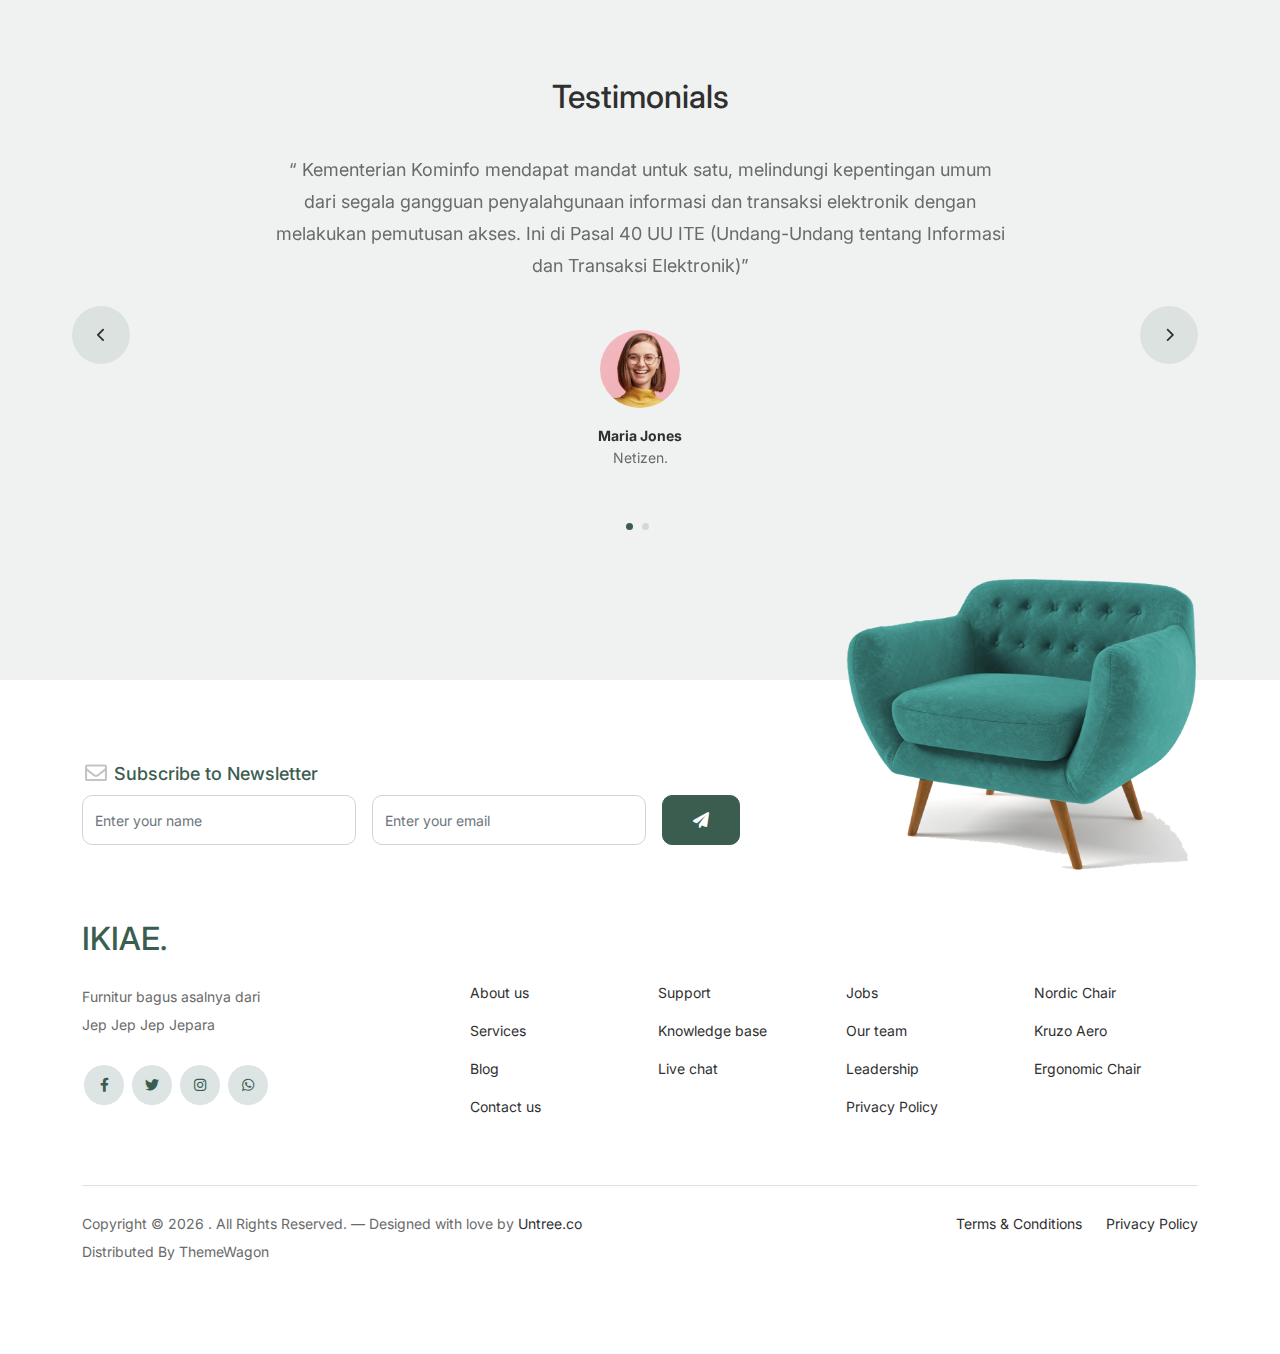
==== commit f29ec0d8: "Menambah sweetalert" ====
--- a/about.html
+++ b/about.html
@@ -78,10 +78,7 @@
           <div class="col-lg-5">
             <div class="intro-excerpt">
               <h1>About Us</h1>
-              <p class="mb-4">
-                Donec vitae odio quis nisl dapibus malesuada. Nullam ac aliquet
-                velit. Aliquam vulputate velit imperdiet dolor tempor tristique.
-              </p>
+              <p class="mb-4">Cuma mas mas Jawa biasa.</p>
               <p>
                 <a href="" class="btn btn-secondary me-2">Shop Now</a
                 ><a href="#" class="btn btn-white-outline">Explore</a>
@@ -104,10 +101,7 @@
         <div class="row justify-content-between align-items-center">
           <div class="col-lg-6">
             <h2 class="section-title">Why Choose Us</h2>
-            <p>
-              Donec vitae odio quis nisl dapibus malesuada. Nullam ac aliquet
-              velit. Aliquam vulputate velit imperdiet dolor tempor tristique.
-            </p>
+            <p>Kami gak omon-omon.</p>
 
             <div class="row my-5">
               <div class="col-6 col-md-6">
@@ -117,8 +111,8 @@
                   </div>
                   <h3>Fast &amp; Free Shipping</h3>
                   <p>
-                    Donec vitae odio quis nisl dapibus malesuada. Nullam ac
-                    aliquet velit. Aliquam vulputate.
+                    Pengiriman gratis, tidak ada 1 jam langsung sampai ambil
+                    apabila ambil sendiri di toko.
                   </p>
                 </div>
               </div>
@@ -129,10 +123,7 @@
                     <img src="images/bag.svg" alt="Image" class="imf-fluid" />
                   </div>
                   <h3>Easy to Shop</h3>
-                  <p>
-                    Donec vitae odio quis nisl dapibus malesuada. Nullam ac
-                    aliquet velit. Aliquam vulputate.
-                  </p>
+                  <p>Mudah untuk berbelanja apabila tau caranya.</p>
                 </div>
               </div>
 
@@ -146,10 +137,7 @@
                     />
                   </div>
                   <h3>24/7 Support</h3>
-                  <p>
-                    Donec vitae odio quis nisl dapibus malesuada. Nullam ac
-                    aliquet velit. Aliquam vulputate.
-                  </p>
+                  <p>Admin kerja 12 jam sisanya dijawab 12 jam berikutnya.</p>
                 </div>
               </div>
 
@@ -163,10 +151,7 @@
                     />
                   </div>
                   <h3>Hassle Free Returns</h3>
-                  <p>
-                    Donec vitae odio quis nisl dapibus malesuada. Nullam ac
-                    aliquet velit. Aliquam vulputate.
-                  </p>
+                  <p>Barang dikembalikan sama dengan dijual toko lagi.</p>
                 </div>
               </div>
             </div>
@@ -253,6 +238,23 @@
             </p>
           </div>
           <!-- End Column 3 -->
+
+          <div class="col-12 col-md-6 col-lg-3 mb-5 mb-md-0">
+            <img src="images/person_3.jpg" class="img-fluid mb-5" />
+            <h3 clas>
+              <a href="#"><span class="">Ersa</span> Aditya</a>
+            </h3>
+            <span class="d-block position mb-4">CTO, Founder, Atty.</span>
+            <p>
+              Separated they live in. Separated they live in Bookmarksgrove
+              right at the coast of the Semantics, a large language ocean.
+            </p>
+            <p class="mb-0">
+              <a href="#" class="more dark"
+                >Learn More <span class="icon-arrow_forward"></span
+              ></a>
+            </p>
+          </div>
 
           <!-- Start Column 4 -->
           <div class="col-12 col-md-6 col-lg-3 mb-5 mb-md-0">
@@ -422,19 +424,27 @@
               Furnitur bagus asalnya dari<br />
               Jep Jep Jep Jepara
             </p>
-
             <ul class="list-unstyled custom-social">
               <li>
-                <a href="#"><span class="fa fa-brands fa-facebook-f"></span></a>
+                <a href="https://facebook.com"
+                  ><span class="fa fa-brands fa-facebook-f"></span
+                ></a>
               </li>
               <li>
-                <a href="#"><span class="fa fa-brands fa-twitter"></span></a>
+                <a href="https://x.com"
+                  ><span class="fa fa-brands fa-twitter"></span
+                ></a>
               </li>
               <li>
-                <a href="#"><span class="fa fa-brands fa-instagram"></span></a>
+                <a href="https://instagram.com"
+                  ><span class="fa fa-brands fa-instagram"></span
+                ></a>
               </li>
               <li>
-                <a href="#"><span class="fa fa-brands fa-linkedin"></span></a>
+                <a
+                  href="https://wa.me/6285879819007?text=Hallow%20Kak%20Trie%20Saya%20dapat%20info%20dapat%20Giveaway?"
+                  ><span class="fa fa-brands fa-whatsapp"></span
+                ></a>
               </li>
             </ul>
           </div>
--- a/css/style.css
+++ b/css/style.css
@@ -7,7 +7,8 @@
 @import url("https://fonts.googleapis.com/css2?family=Inter:wght@400;500;600;700;800&display=swap");
 body {
   overflow-x: hidden;
-  position: relative; }
+  position: relative;
+}
 
 body {
   font-family: "Inter", sans-serif;
@@ -15,698 +16,871 @@
   line-height: 28px;
   color: #6a6a6a;
   font-size: 14px;
-  background-color: #eff2f1; }
+  background-color: #eff2f1;
+}
 
 a {
   text-decoration: none;
-  -webkit-transition: .3s all ease;
-  -o-transition: .3s all ease;
-  transition: .3s all ease;
-  color: #2f2f2f;
-  text-decoration: underline; }
-  a:hover {
-    color: #2f2f2f;
-    text-decoration: none; }
-  a.more {
-    font-weight: 600; }
+  -webkit-transition: 0.3s all ease;
+  -o-transition: 0.3s all ease;
+  transition: 0.3s all ease;
+  color: #2f2f2f;
+  text-decoration: underline;
+}
+a:hover {
+  color: #2f2f2f;
+  text-decoration: none;
+}
+a.more {
+  font-weight: 600;
+}
 
 .custom-navbar {
   background: #3b5d50 !important;
   padding-top: 20px;
-  padding-bottom: 20px; }
-  .custom-navbar .navbar-brand {
-    font-size: 32px;
-    font-weight: 600; }
-    .custom-navbar .navbar-brand > span {
-      opacity: .4; }
-  .custom-navbar .navbar-toggler {
-    border-color: transparent; }
-    .custom-navbar .navbar-toggler:active, .custom-navbar .navbar-toggler:focus {
-      -webkit-box-shadow: none;
-      box-shadow: none;
-      outline: none; }
-  @media (min-width: 992px) {
-    .custom-navbar .custom-navbar-nav li {
-      margin-left: 15px;
-      margin-right: 15px; } }
-  .custom-navbar .custom-navbar-nav li a {
-    font-weight: 500;
-    color: #ffffff !important;
-    opacity: .5;
-    -webkit-transition: .3s all ease;
-    -o-transition: .3s all ease;
-    transition: .3s all ease;
-    position: relative; }
-    @media (min-width: 768px) {
-      .custom-navbar .custom-navbar-nav li a:before {
-        content: "";
-        position: absolute;
-        bottom: 0;
-        left: 8px;
-        right: 8px;
-        background: #f9bf29;
-        height: 5px;
-        opacity: 1;
-        visibility: visible;
-        width: 0;
-        -webkit-transition: .15s all ease-out;
-        -o-transition: .15s all ease-out;
-        transition: .15s all ease-out; } }
-    .custom-navbar .custom-navbar-nav li a:hover {
-      opacity: 1; }
-      .custom-navbar .custom-navbar-nav li a:hover:before {
-        width: calc(100% - 16px); }
-  .custom-navbar .custom-navbar-nav li.active a {
-    opacity: 1; }
-    .custom-navbar .custom-navbar-nav li.active a:before {
-      width: calc(100% - 16px); }
+  padding-bottom: 20px;
+}
+.custom-navbar .navbar-brand {
+  font-size: 32px;
+  font-weight: 600;
+}
+.custom-navbar .navbar-brand > span {
+  opacity: 0.4;
+}
+.custom-navbar .navbar-toggler {
+  border-color: transparent;
+}
+.custom-navbar .navbar-toggler:active,
+.custom-navbar .navbar-toggler:focus {
+  -webkit-box-shadow: none;
+  box-shadow: none;
+  outline: none;
+}
+@media (min-width: 992px) {
+  .custom-navbar .custom-navbar-nav li {
+    margin-left: 15px;
+    margin-right: 15px;
+  }
+}
+.custom-navbar .custom-navbar-nav li a {
+  font-weight: 500;
+  color: #ffffff !important;
+  opacity: 0.5;
+  -webkit-transition: 0.3s all ease;
+  -o-transition: 0.3s all ease;
+  transition: 0.3s all ease;
+  position: relative;
+}
+@media (min-width: 768px) {
+  .custom-navbar .custom-navbar-nav li a:before {
+    content: "";
+    position: absolute;
+    bottom: 0;
+    left: 8px;
+    right: 8px;
+    background: #f9bf29;
+    height: 5px;
+    opacity: 1;
+    visibility: visible;
+    width: 0;
+    -webkit-transition: 0.15s all ease-out;
+    -o-transition: 0.15s all ease-out;
+    transition: 0.15s all ease-out;
+  }
+}
+.custom-navbar .custom-navbar-nav li a:hover {
+  opacity: 1;
+}
+.custom-navbar .custom-navbar-nav li a:hover:before {
+  width: calc(100% - 16px);
+}
+.custom-navbar .custom-navbar-nav li.active a {
+  opacity: 1;
+}
+.custom-navbar .custom-navbar-nav li.active a:before {
+  width: calc(100% - 16px);
+}
+.custom-navbar .custom-navbar-cta {
+  margin-left: 0 !important;
+  -webkit-box-orient: horizontal;
+  -webkit-box-direction: normal;
+  -ms-flex-direction: row;
+  flex-direction: row;
+}
+@media (min-width: 768px) {
   .custom-navbar .custom-navbar-cta {
-    margin-left: 0 !important;
-    -webkit-box-orient: horizontal;
-    -webkit-box-direction: normal;
-    -ms-flex-direction: row;
-    flex-direction: row; }
-    @media (min-width: 768px) {
-      .custom-navbar .custom-navbar-cta {
-        margin-left: 40px !important; } }
-    .custom-navbar .custom-navbar-cta li {
-      margin-left: 0px;
-      margin-right: 0px; }
-      .custom-navbar .custom-navbar-cta li:first-child {
-        margin-right: 20px; }
+    margin-left: 40px !important;
+  }
+}
+.custom-navbar .custom-navbar-cta li {
+  margin-left: 0px;
+  margin-right: 0px;
+}
+.custom-navbar .custom-navbar-cta li:first-child {
+  margin-right: 20px;
+}
 
 .hero {
   background: #3b5d50;
-  padding: calc(4rem - 30px) 0 0rem 0; }
-  @media (min-width: 768px) {
-    .hero {
-      padding: calc(4rem - 30px) 0 4rem 0; } }
-  @media (min-width: 992px) {
-    .hero {
-      padding: calc(8rem - 30px) 0 8rem 0; } }
+  height: 100vh;
+  overflow: hidden;
+  position: relative;
+}
+@media (min-aspect-ratio: 16/9) {
+  .hero {
+    padding: calc(4rem - 30px) 0 4rem 0;
+  }
+}
+@media (min-width: 992px) {
+  .hero {
+    padding: calc(8rem - 30px) 0 8rem 0;
+  }
+}
+.hero .intro-excerpt {
+  position: relative;
+  z-index: 4;
+}
+@media (min-width: 992px) {
   .hero .intro-excerpt {
-    position: relative;
-    z-index: 4; }
-    @media (min-width: 992px) {
-      .hero .intro-excerpt {
-        max-width: 450px; } }
+    max-width: 450px;
+  }
+}
+.hero h1 {
+  font-weight: 700;
+  color: #ffffff;
+  margin-bottom: 30px;
+}
+@media (min-width: 1400px) {
   .hero h1 {
-    font-weight: 700;
-    color: #ffffff;
-    margin-bottom: 30px; }
-    @media (min-width: 1400px) {
-      .hero h1 {
-        font-size: 54px; } }
-  .hero p {
-    color: rgba(255, 255, 255, 0.5);
-    margin-bottom: 30px;
-  }
-  .hero .hero-img-wrap {
-    position: relative; }
-    .hero .hero-img-wrap img {
-      position: relative;
-      top: 0px;
-      right: 0px;
-      z-index: 2;
-      max-width: 780px;
-      left: -20px; }
-      @media (min-width: 768px) {
-        .hero .hero-img-wrap img {
-          right: 0px;
-          left: -100px; } }
-      @media (min-width: 992px) {
-        .hero .hero-img-wrap img {
-          left: 0px;
-          top: -80px;
-          position: absolute;
-          right: -50px; } }
-      @media (min-width: 1200px) {
-        .hero .hero-img-wrap img {
-          left: 0px;
-          top: -80px;
-          right: -100px; } }
-    .hero .hero-img-wrap:after {
-      content: "";
-      position: absolute;
-      width: 255px;
-      height: 217px;
-      background-image: url("../images/dots-light.svg");
-      background-size: contain;
-      background-repeat: no-repeat;
-      right: -100px;
-      top: -0px; }
-      @media (min-width: 1200px) {
-        .hero .hero-img-wrap:after {
-          top: -40px; } }
-
+    font-size: 54px;
+  }
+}
+.hero p {
+  color: rgba(255, 255, 255);
+  margin-bottom: 30px;
+}
+
+.hero .hero-img-wrap {
+  position: relative;
+  top: 0;
+  left: 0;
+  width: 100%;
+  height: 100%;
+}
+
+.hero .hero-img-wrap:after {
+  content: "";
+  position: absolute;
+  width: 255px;
+  height: 217px;
+  background-image: url("../images/dots-light.svg");
+  background-size: contain;
+  background-repeat: no-repeat;
+  right: -100px;
+  top: -0px;
+}
+@media (min-width: 1200px) {
+  .hero .hero-img-wrap:after {
+    top: -40px;
+  }
+}
+#background-video {
+  position: absolute;
+  top: 0;
+  left: 0;
+  object-fit: cover;
+  height: 100vh;
+  width: 100%;
+  min-width: 100%;
+  min-height: 100%;
+}
 .btn {
   font-weight: 600;
   padding: 12px 30px;
   border-radius: 30px;
   color: #ffffff;
   background: #2f2f2f;
-  border-color: #2f2f2f; }
-  .btn:hover {
-    color: #ffffff;
-    background: #222222;
-    border-color: #222222; }
-  .btn:active, .btn:focus {
-    outline: none !important;
-    -webkit-box-shadow: none;
-    box-shadow: none; }
-  .btn.btn-primary {
-    background: #3b5d50;
-    border-color: #3b5d50; }
-    .btn.btn-primary:hover {
-      background: #314d43;
-      border-color: #314d43; }
-  .btn.btn-secondary {
-    color: #2f2f2f;
-    background: #f9bf29;
-    border-color: #f9bf29; }
-    .btn.btn-secondary:hover {
-      background: #f8b810;
-      border-color: #f8b810; }
-  .btn.btn-white-outline {
-    background: transparent;
-    border-width: 2px;
-    border-color: rgba(255, 255, 255, 0.3); }
-    .btn.btn-white-outline:hover {
-      border-color: white;
-      color: #ffffff; }
+  border-color: #2f2f2f;
+}
+.btn:hover {
+  color: #ffffff;
+  background: #222222;
+  border-color: #222222;
+}
+.btn:active,
+.btn:focus {
+  outline: none !important;
+  -webkit-box-shadow: none;
+  box-shadow: none;
+}
+.btn.btn-primary {
+  background: #3b5d50;
+  border-color: #3b5d50;
+}
+.btn.btn-primary:hover {
+  background: #314d43;
+  border-color: #314d43;
+}
+.btn.btn-secondary {
+  color: #2f2f2f;
+  background: #f9bf29;
+  border-color: #f9bf29;
+}
+.btn.btn-secondary:hover {
+  background: #f8b810;
+  border-color: #f8b810;
+}
+.btn.btn-white-outline {
+  background: transparent;
+  border-width: 2px;
+  border-color: rgba(255, 255, 255, 0.3);
+}
+.btn.btn-white-outline:hover {
+  border-color: white;
+  color: #ffffff;
+}
 
 .section-title {
-  color: #2f2f2f; }
+  color: #2f2f2f;
+}
 
 .product-section {
-  padding: 7rem 0; }
-  .product-section .product-item {
-    text-align: center;
-    text-decoration: none;
+  padding: 7rem 0;
+}
+.product-section .product-item {
+  text-align: center;
+  text-decoration: none;
+  display: block;
+  position: relative;
+  padding-bottom: 50px;
+  cursor: pointer;
+}
+.product-section .product-item .product-thumbnail {
+  margin-bottom: 30px;
+  position: relative;
+  top: 0;
+  -webkit-transition: 0.3s all ease;
+  -o-transition: 0.3s all ease;
+  transition: 0.3s all ease;
+}
+.product-section .product-item h3 {
+  font-weight: 600;
+  font-size: 16px;
+}
+.product-section .product-item strong {
+  font-weight: 800 !important;
+  font-size: 18px !important;
+}
+.product-section .product-item h3,
+.product-section .product-item strong {
+  color: #2f2f2f;
+  text-decoration: none;
+}
+.product-section .product-item .icon-cross {
+  position: absolute;
+  width: 35px;
+  height: 35px;
+  display: inline-block;
+  background: #2f2f2f;
+  bottom: 15px;
+  left: 50%;
+  -webkit-transform: translateX(-50%);
+  -ms-transform: translateX(-50%);
+  transform: translateX(-50%);
+  margin-bottom: -17.5px;
+  border-radius: 50%;
+  opacity: 0;
+  visibility: hidden;
+  -webkit-transition: 0.3s all ease;
+  -o-transition: 0.3s all ease;
+  transition: 0.3s all ease;
+}
+.product-section .product-item .icon-cross img {
+  position: absolute;
+  left: 50%;
+  top: 50%;
+  -webkit-transform: translate(-50%, -50%);
+  -ms-transform: translate(-50%, -50%);
+  transform: translate(-50%, -50%);
+}
+.product-section .product-item:before {
+  bottom: 0;
+  left: 0;
+  right: 0;
+  position: absolute;
+  content: "";
+  background: #dce5e4;
+  height: 0%;
+  z-index: -1;
+  border-radius: 10px;
+  -webkit-transition: 0.3s all ease;
+  -o-transition: 0.3s all ease;
+  transition: 0.3s all ease;
+}
+.product-section .product-item:hover .product-thumbnail {
+  top: -25px;
+}
+.product-section .product-item:hover .icon-cross {
+  bottom: 0;
+  opacity: 1;
+  visibility: visible;
+}
+.product-section .product-item:hover:before {
+  height: 70%;
+}
+
+.why-choose-section {
+  padding: 7rem 0;
+}
+.why-choose-section .img-wrap {
+  position: relative;
+}
+.why-choose-section .img-wrap:before {
+  position: absolute;
+  content: "";
+  width: 255px;
+  height: 217px;
+  background-image: url("../images/dots-yellow.svg");
+  background-repeat: no-repeat;
+  background-size: contain;
+  -webkit-transform: translate(-40%, -40%);
+  -ms-transform: translate(-40%, -40%);
+  transform: translate(-40%, -40%);
+  z-index: -1;
+}
+.why-choose-section .img-wrap img {
+  border-radius: 20px;
+}
+
+.feature {
+  margin-bottom: 30px;
+}
+.feature .icon {
+  display: inline-block;
+  position: relative;
+  margin-bottom: 20px;
+}
+.feature .icon:before {
+  content: "";
+  width: 33px;
+  height: 33px;
+  position: absolute;
+  background: rgba(59, 93, 80, 0.2);
+  border-radius: 50%;
+  right: -8px;
+  bottom: 0;
+}
+.feature h3 {
+  font-size: 14px;
+  color: #2f2f2f;
+}
+.feature p {
+  font-size: 14px;
+  line-height: 22px;
+  color: #6a6a6a;
+}
+
+.we-help-section {
+  padding: 7rem 0;
+}
+.we-help-section .imgs-grid {
+  display: -ms-grid;
+  display: grid;
+  -ms-grid-columns: (1fr) (27);
+  grid-template-columns: repeat(27, 1fr);
+  position: relative;
+}
+.we-help-section .imgs-grid:before {
+  position: absolute;
+  content: "";
+  width: 255px;
+  height: 217px;
+  background-image: url("../images/dots-green.svg");
+  background-size: contain;
+  background-repeat: no-repeat;
+  -webkit-transform: translate(-40%, -40%);
+  -ms-transform: translate(-40%, -40%);
+  transform: translate(-40%, -40%);
+  z-index: -1;
+}
+.we-help-section .imgs-grid .grid {
+  position: relative;
+}
+.we-help-section .imgs-grid .grid img {
+  border-radius: 20px;
+  max-width: 100%;
+}
+.we-help-section .imgs-grid .grid.grid-1 {
+  -ms-grid-column: 1;
+  -ms-grid-column-span: 18;
+  grid-column: 1 / span 18;
+  -ms-grid-row: 1;
+  -ms-grid-row-span: 27;
+  grid-row: 1 / span 27;
+}
+.we-help-section .imgs-grid .grid.grid-2 {
+  -ms-grid-column: 19;
+  -ms-grid-column-span: 27;
+  grid-column: 19 / span 27;
+  -ms-grid-row: 1;
+  -ms-grid-row-span: 5;
+  grid-row: 1 / span 5;
+  padding-left: 20px;
+}
+.we-help-section .imgs-grid .grid.grid-3 {
+  -ms-grid-column: 14;
+  -ms-grid-column-span: 16;
+  grid-column: 14 / span 16;
+  -ms-grid-row: 6;
+  -ms-grid-row-span: 27;
+  grid-row: 6 / span 27;
+  padding-top: 20px;
+}
+
+.custom-list {
+  width: 100%;
+}
+.custom-list li {
+  display: inline-block;
+  width: calc(50% - 20px);
+  margin-bottom: 12px;
+  line-height: 1.5;
+  position: relative;
+  padding-left: 20px;
+}
+.custom-list li:before {
+  content: "";
+  width: 8px;
+  height: 8px;
+  border-radius: 50%;
+  border: 2px solid #3b5d50;
+  position: absolute;
+  left: 0;
+  top: 8px;
+}
+
+.popular-product {
+  padding: 0 0 7rem 0;
+}
+.popular-product .product-item-sm h3 {
+  font-size: 14px;
+  font-weight: 700;
+  color: #2f2f2f;
+}
+.popular-product .product-item-sm a {
+  text-decoration: none;
+  color: #2f2f2f;
+  -webkit-transition: 0.3s all ease;
+  -o-transition: 0.3s all ease;
+  transition: 0.3s all ease;
+}
+.popular-product .product-item-sm a:hover {
+  color: rgba(47, 47, 47, 0.5);
+}
+.popular-product .product-item-sm p {
+  line-height: 1.4;
+  margin-bottom: 10px;
+  font-size: 14px;
+}
+.popular-product .product-item-sm .thumbnail {
+  margin-right: 10px;
+  -webkit-box-flex: 0;
+  -ms-flex: 0 0 120px;
+  flex: 0 0 120px;
+  position: relative;
+}
+.popular-product .product-item-sm .thumbnail:before {
+  content: "";
+  position: absolute;
+  border-radius: 20px;
+  background: #dce5e4;
+  width: 98px;
+  height: 98px;
+  top: 50%;
+  left: 50%;
+  -webkit-transform: translate(-50%, -50%);
+  -ms-transform: translate(-50%, -50%);
+  transform: translate(-50%, -50%);
+  z-index: -1;
+}
+
+.testimonial-section {
+  padding: 3rem 0 7rem 0;
+}
+
+.testimonial-slider-wrap {
+  position: relative;
+}
+.testimonial-slider-wrap .tns-inner {
+  padding-top: 30px;
+}
+.testimonial-slider-wrap .item .testimonial-block blockquote {
+  font-size: 16px;
+}
+@media (min-width: 768px) {
+  .testimonial-slider-wrap .item .testimonial-block blockquote {
+    line-height: 32px;
+    font-size: 18px;
+  }
+}
+.testimonial-slider-wrap .item .testimonial-block .author-info .author-pic {
+  margin-bottom: 20px;
+}
+.testimonial-slider-wrap .item .testimonial-block .author-info .author-pic img {
+  max-width: 80px;
+  border-radius: 50%;
+}
+.testimonial-slider-wrap .item .testimonial-block .author-info h3 {
+  font-size: 14px;
+  font-weight: 700;
+  color: #2f2f2f;
+  margin-bottom: 0;
+}
+.testimonial-slider-wrap #testimonial-nav {
+  position: absolute;
+  top: 50%;
+  z-index: 99;
+  width: 100%;
+  display: none;
+}
+@media (min-width: 768px) {
+  .testimonial-slider-wrap #testimonial-nav {
     display: block;
-    position: relative;
-    padding-bottom: 50px;
-    cursor: pointer; }
-    .product-section .product-item .product-thumbnail {
-      margin-bottom: 30px;
-      position: relative;
-      top: 0;
-      -webkit-transition: .3s all ease;
-      -o-transition: .3s all ease;
-      transition: .3s all ease; }
-    .product-section .product-item h3 {
-      font-weight: 600;
-      font-size: 16px; }
-    .product-section .product-item strong {
-      font-weight: 800 !important;
-      font-size: 18px !important; }
-    .product-section .product-item h3, .product-section .product-item strong {
-      color: #2f2f2f;
-      text-decoration: none; }
-    .product-section .product-item .icon-cross {
-      position: absolute;
-      width: 35px;
-      height: 35px;
-      display: inline-block;
-      background: #2f2f2f;
-      bottom: 15px;
-      left: 50%;
-      -webkit-transform: translateX(-50%);
-      -ms-transform: translateX(-50%);
-      transform: translateX(-50%);
-      margin-bottom: -17.5px;
-      border-radius: 50%;
-      opacity: 0;
-      visibility: hidden;
-      -webkit-transition: .3s all ease;
-      -o-transition: .3s all ease;
-      transition: .3s all ease; }
-      .product-section .product-item .icon-cross img {
-        position: absolute;
-        left: 50%;
-        top: 50%;
-        -webkit-transform: translate(-50%, -50%);
-        -ms-transform: translate(-50%, -50%);
-        transform: translate(-50%, -50%); }
-    .product-section .product-item:before {
-      bottom: 0;
-      left: 0;
-      right: 0;
-      position: absolute;
-      content: "";
-      background: #dce5e4;
-      height: 0%;
-      z-index: -1;
-      border-radius: 10px;
-      -webkit-transition: .3s all ease;
-      -o-transition: .3s all ease;
-      transition: .3s all ease; }
-    .product-section .product-item:hover .product-thumbnail {
-      top: -25px; }
-    .product-section .product-item:hover .icon-cross {
-      bottom: 0;
-      opacity: 1;
-      visibility: visible; }
-    .product-section .product-item:hover:before {
-      height: 70%; }
-
-.why-choose-section {
-  padding: 7rem 0; }
-  .why-choose-section .img-wrap {
-    position: relative; }
-    .why-choose-section .img-wrap:before {
-      position: absolute;
-      content: "";
-      width: 255px;
-      height: 217px;
-      background-image: url("../images/dots-yellow.svg");
-      background-repeat: no-repeat;
-      background-size: contain;
-      -webkit-transform: translate(-40%, -40%);
-      -ms-transform: translate(-40%, -40%);
-      transform: translate(-40%, -40%);
-      z-index: -1; }
-    .why-choose-section .img-wrap img {
-      border-radius: 20px; }
-
-.feature {
-  margin-bottom: 30px; }
-  .feature .icon {
-    display: inline-block;
-    position: relative;
-    margin-bottom: 20px; }
-    .feature .icon:before {
-      content: "";
-      width: 33px;
-      height: 33px;
-      position: absolute;
-      background: rgba(59, 93, 80, 0.2);
-      border-radius: 50%;
-      right: -8px;
-      bottom: 0; }
-  .feature h3 {
-    font-size: 14px;
-    color: #2f2f2f; }
-  .feature p {
-    font-size: 14px;
-    line-height: 22px;
-    color: #6a6a6a; }
-
-.we-help-section {
-  padding: 7rem 0; }
-  .we-help-section .imgs-grid {
-    display: -ms-grid;
-    display: grid;
-    -ms-grid-columns: (1fr)(27);
-    grid-template-columns: repeat(27, 1fr);
-    position: relative; }
-    .we-help-section .imgs-grid:before {
-      position: absolute;
-      content: "";
-      width: 255px;
-      height: 217px;
-      background-image: url("../images/dots-green.svg");
-      background-size: contain;
-      background-repeat: no-repeat;
-      -webkit-transform: translate(-40%, -40%);
-      -ms-transform: translate(-40%, -40%);
-      transform: translate(-40%, -40%);
-      z-index: -1; }
-    .we-help-section .imgs-grid .grid {
-      position: relative; }
-      .we-help-section .imgs-grid .grid img {
-        border-radius: 20px;
-        max-width: 100%; }
-      .we-help-section .imgs-grid .grid.grid-1 {
-        -ms-grid-column: 1;
-        -ms-grid-column-span: 18;
-        grid-column: 1 / span 18;
-        -ms-grid-row: 1;
-        -ms-grid-row-span: 27;
-        grid-row: 1 / span 27; }
-      .we-help-section .imgs-grid .grid.grid-2 {
-        -ms-grid-column: 19;
-        -ms-grid-column-span: 27;
-        grid-column: 19 / span 27;
-        -ms-grid-row: 1;
-        -ms-grid-row-span: 5;
-        grid-row: 1 / span 5;
-        padding-left: 20px; }
-      .we-help-section .imgs-grid .grid.grid-3 {
-        -ms-grid-column: 14;
-        -ms-grid-column-span: 16;
-        grid-column: 14 / span 16;
-        -ms-grid-row: 6;
-        -ms-grid-row-span: 27;
-        grid-row: 6 / span 27;
-        padding-top: 20px; }
-
-.custom-list {
-  width: 100%; }
-  .custom-list li {
-    display: inline-block;
-    width: calc(50% - 20px);
-    margin-bottom: 12px;
-    line-height: 1.5;
-    position: relative;
-    padding-left: 20px; }
-    .custom-list li:before {
-      content: "";
-      width: 8px;
-      height: 8px;
-      border-radius: 50%;
-      border: 2px solid #3b5d50;
-      position: absolute;
-      left: 0;
-      top: 8px; }
-
-.popular-product {
-  padding: 0 0 7rem 0; }
-  .popular-product .product-item-sm h3 {
-    font-size: 14px;
-    font-weight: 700;
-    color: #2f2f2f; }
-  .popular-product .product-item-sm a {
-    text-decoration: none;
-    color: #2f2f2f;
-    -webkit-transition: .3s all ease;
-    -o-transition: .3s all ease;
-    transition: .3s all ease; }
-    .popular-product .product-item-sm a:hover {
-      color: rgba(47, 47, 47, 0.5); }
-  .popular-product .product-item-sm p {
-    line-height: 1.4;
-    margin-bottom: 10px;
-    font-size: 14px; }
-  .popular-product .product-item-sm .thumbnail {
-    margin-right: 10px;
-    -webkit-box-flex: 0;
-    -ms-flex: 0 0 120px;
-    flex: 0 0 120px;
-    position: relative; }
-    .popular-product .product-item-sm .thumbnail:before {
-      content: "";
-      position: absolute;
-      border-radius: 20px;
-      background: #dce5e4;
-      width: 98px;
-      height: 98px;
-      top: 50%;
-      left: 50%;
-      -webkit-transform: translate(-50%, -50%);
-      -ms-transform: translate(-50%, -50%);
-      transform: translate(-50%, -50%);
-      z-index: -1; }
-
-.testimonial-section {
-  padding: 3rem 0 7rem 0; }
-
-.testimonial-slider-wrap {
-  position: relative; }
-  .testimonial-slider-wrap .tns-inner {
-    padding-top: 30px; }
-  .testimonial-slider-wrap .item .testimonial-block blockquote {
-    font-size: 16px; }
-    @media (min-width: 768px) {
-      .testimonial-slider-wrap .item .testimonial-block blockquote {
-        line-height: 32px;
-        font-size: 18px; } }
-  .testimonial-slider-wrap .item .testimonial-block .author-info .author-pic {
-    margin-bottom: 20px; }
-    .testimonial-slider-wrap .item .testimonial-block .author-info .author-pic img {
-      max-width: 80px;
-      border-radius: 50%; }
-  .testimonial-slider-wrap .item .testimonial-block .author-info h3 {
-    font-size: 14px;
-    font-weight: 700;
-    color: #2f2f2f;
-    margin-bottom: 0; }
-  .testimonial-slider-wrap #testimonial-nav {
-    position: absolute;
-    top: 50%;
-    z-index: 99;
-    width: 100%;
-    display: none; }
-    @media (min-width: 768px) {
-      .testimonial-slider-wrap #testimonial-nav {
-        display: block; } }
-    .testimonial-slider-wrap #testimonial-nav > span {
-      cursor: pointer;
-      position: absolute;
-      width: 58px;
-      height: 58px;
-      line-height: 58px;
-      border-radius: 50%;
-      background: rgba(59, 93, 80, 0.1);
-      color: #2f2f2f;
-      -webkit-transition: .3s all ease;
-      -o-transition: .3s all ease;
-      transition: .3s all ease; }
-      .testimonial-slider-wrap #testimonial-nav > span:hover {
-        background: #3b5d50;
-        color: #ffffff; }
-    .testimonial-slider-wrap #testimonial-nav .prev {
-      left: -10px; }
-    .testimonial-slider-wrap #testimonial-nav .next {
-      right: 0; }
-  .testimonial-slider-wrap .tns-nav {
-    position: absolute;
-    bottom: -50px;
-    left: 50%;
-    -webkit-transform: translateX(-50%);
-    -ms-transform: translateX(-50%);
-    transform: translateX(-50%); }
-    .testimonial-slider-wrap .tns-nav button {
-      background: none;
-      border: none;
-      display: inline-block;
-      position: relative;
-      width: 0 !important;
-      height: 7px !important;
-      margin: 2px; }
-      .testimonial-slider-wrap .tns-nav button:active, .testimonial-slider-wrap .tns-nav button:focus, .testimonial-slider-wrap .tns-nav button:hover {
-        outline: none;
-        -webkit-box-shadow: none;
-        box-shadow: none;
-        background: none; }
-      .testimonial-slider-wrap .tns-nav button:before {
-        display: block;
-        width: 7px;
-        height: 7px;
-        left: 0;
-        top: 0;
-        position: absolute;
-        content: "";
-        border-radius: 50%;
-        -webkit-transition: .3s all ease;
-        -o-transition: .3s all ease;
-        transition: .3s all ease;
-        background-color: #d6d6d6; }
-      .testimonial-slider-wrap .tns-nav button:hover:before, .testimonial-slider-wrap .tns-nav button.tns-nav-active:before {
-        background-color: #3b5d50; }
+  }
+}
+.testimonial-slider-wrap #testimonial-nav > span {
+  cursor: pointer;
+  position: absolute;
+  width: 58px;
+  height: 58px;
+  line-height: 58px;
+  border-radius: 50%;
+  background: rgba(59, 93, 80, 0.1);
+  color: #2f2f2f;
+  -webkit-transition: 0.3s all ease;
+  -o-transition: 0.3s all ease;
+  transition: 0.3s all ease;
+}
+.testimonial-slider-wrap #testimonial-nav > span:hover {
+  background: #3b5d50;
+  color: #ffffff;
+}
+.testimonial-slider-wrap #testimonial-nav .prev {
+  left: -10px;
+}
+.testimonial-slider-wrap #testimonial-nav .next {
+  right: 0;
+}
+.testimonial-slider-wrap .tns-nav {
+  position: absolute;
+  bottom: -50px;
+  left: 50%;
+  -webkit-transform: translateX(-50%);
+  -ms-transform: translateX(-50%);
+  transform: translateX(-50%);
+}
+.testimonial-slider-wrap .tns-nav button {
+  background: none;
+  border: none;
+  display: inline-block;
+  position: relative;
+  width: 0 !important;
+  height: 7px !important;
+  margin: 2px;
+}
+.testimonial-slider-wrap .tns-nav button:active,
+.testimonial-slider-wrap .tns-nav button:focus,
+.testimonial-slider-wrap .tns-nav button:hover {
+  outline: none;
+  -webkit-box-shadow: none;
+  box-shadow: none;
+  background: none;
+}
+.testimonial-slider-wrap .tns-nav button:before {
+  display: block;
+  width: 7px;
+  height: 7px;
+  left: 0;
+  top: 0;
+  position: absolute;
+  content: "";
+  border-radius: 50%;
+  -webkit-transition: 0.3s all ease;
+  -o-transition: 0.3s all ease;
+  transition: 0.3s all ease;
+  background-color: #d6d6d6;
+}
+.testimonial-slider-wrap .tns-nav button:hover:before,
+.testimonial-slider-wrap .tns-nav button.tns-nav-active:before {
+  background-color: #3b5d50;
+}
 
 .before-footer-section {
-  padding: 7rem 0 12rem 0 !important; }
+  padding: 7rem 0 12rem 0 !important;
+}
 
 .blog-section {
-  padding: 7rem 0 12rem 0; }
-  .blog-section .post-entry a {
-    text-decoration: none; }
-  .blog-section .post-entry .post-thumbnail {
-    display: block;
-    margin-bottom: 20px; }
-    .blog-section .post-entry .post-thumbnail img {
-      border-radius: 20px;
-      -webkit-transition: .3s all ease;
-      -o-transition: .3s all ease;
-      transition: .3s all ease; }
-  .blog-section .post-entry .post-content-entry {
-    padding-left: 15px;
-    padding-right: 15px; }
-    .blog-section .post-entry .post-content-entry h3 {
-      font-size: 16px;
-      margin-bottom: 0;
-      font-weight: 600;
-      margin-bottom: 7px; }
-    .blog-section .post-entry .post-content-entry .meta {
-      font-size: 14px; }
-      .blog-section .post-entry .post-content-entry .meta a {
-        font-weight: 600; }
-  .blog-section .post-entry:hover .post-thumbnail img, .blog-section .post-entry:focus .post-thumbnail img {
-    opacity: .7; }
+  padding: 7rem 0 12rem 0;
+}
+.blog-section .post-entry a {
+  text-decoration: none;
+}
+.blog-section .post-entry .post-thumbnail {
+  display: block;
+  margin-bottom: 20px;
+}
+.blog-section .post-entry .post-thumbnail img {
+  border-radius: 20px;
+  -webkit-transition: 0.3s all ease;
+  -o-transition: 0.3s all ease;
+  transition: 0.3s all ease;
+}
+.blog-section .post-entry .post-content-entry {
+  padding-left: 15px;
+  padding-right: 15px;
+}
+.blog-section .post-entry .post-content-entry h3 {
+  font-size: 16px;
+  margin-bottom: 0;
+  font-weight: 600;
+  margin-bottom: 7px;
+}
+.blog-section .post-entry .post-content-entry .meta {
+  font-size: 14px;
+}
+.blog-section .post-entry .post-content-entry .meta a {
+  font-weight: 600;
+}
+.blog-section .post-entry:hover .post-thumbnail img,
+.blog-section .post-entry:focus .post-thumbnail img {
+  opacity: 0.7;
+}
 
 .footer-section {
   padding: 80px 0;
-  background: #ffffff; }
-  .footer-section .relative {
-    position: relative; }
-  .footer-section a {
-    text-decoration: none;
-    color: #2f2f2f;
-    -webkit-transition: .3s all ease;
-    -o-transition: .3s all ease;
-    transition: .3s all ease; }
-    .footer-section a:hover {
-      color: rgba(47, 47, 47, 0.5); }
+  background: #ffffff;
+}
+.footer-section .relative {
+  position: relative;
+}
+.footer-section a {
+  text-decoration: none;
+  color: #2f2f2f;
+  -webkit-transition: 0.3s all ease;
+  -o-transition: 0.3s all ease;
+  transition: 0.3s all ease;
+}
+.footer-section a:hover {
+  color: rgba(47, 47, 47, 0.5);
+}
+.footer-section .subscription-form {
+  margin-bottom: 40px;
+  position: relative;
+  z-index: 2;
+  margin-top: 100px;
+}
+@media (min-width: 992px) {
   .footer-section .subscription-form {
-    margin-bottom: 40px;
-    position: relative;
-    z-index: 2;
-    margin-top: 100px; }
-    @media (min-width: 992px) {
-      .footer-section .subscription-form {
-        margin-top: 0px;
-        margin-bottom: 80px; } }
-    .footer-section .subscription-form h3 {
-      font-size: 18px;
-      font-weight: 500;
-      color: #3b5d50; }
-    .footer-section .subscription-form .form-control {
-      height: 50px;
-      border-radius: 10px;
-      font-family: "Inter", sans-serif; }
-      .footer-section .subscription-form .form-control:active, .footer-section .subscription-form .form-control:focus {
-        outline: none;
-        -webkit-box-shadow: none;
-        box-shadow: none;
-        border-color: #3b5d50;
-        -webkit-box-shadow: 0 1px 4px 0 rgba(0, 0, 0, 0.2);
-        box-shadow: 0 1px 4px 0 rgba(0, 0, 0, 0.2); }
-      .footer-section .subscription-form .form-control::-webkit-input-placeholder {
-        font-size: 14px; }
-      .footer-section .subscription-form .form-control::-moz-placeholder {
-        font-size: 14px; }
-      .footer-section .subscription-form .form-control:-ms-input-placeholder {
-        font-size: 14px; }
-      .footer-section .subscription-form .form-control:-moz-placeholder {
-        font-size: 14px; }
-    .footer-section .subscription-form .btn {
-      border-radius: 10px !important; }
-  .footer-section .sofa-img {
-    position: absolute;
-    top: -200px;
-    z-index: 1;
-    right: 0; }
-    .footer-section .sofa-img img {
-      max-width: 380px; }
+    margin-top: 0px;
+    margin-bottom: 80px;
+  }
+}
+.footer-section .subscription-form h3 {
+  font-size: 18px;
+  font-weight: 500;
+  color: #3b5d50;
+}
+.footer-section .subscription-form .form-control {
+  height: 50px;
+  border-radius: 10px;
+  font-family: "Inter", sans-serif;
+}
+.footer-section .subscription-form .form-control:active,
+.footer-section .subscription-form .form-control:focus {
+  outline: none;
+  -webkit-box-shadow: none;
+  box-shadow: none;
+  border-color: #3b5d50;
+  -webkit-box-shadow: 0 1px 4px 0 rgba(0, 0, 0, 0.2);
+  box-shadow: 0 1px 4px 0 rgba(0, 0, 0, 0.2);
+}
+.footer-section .subscription-form .form-control::-webkit-input-placeholder {
+  font-size: 14px;
+}
+.footer-section .subscription-form .form-control::-moz-placeholder {
+  font-size: 14px;
+}
+.footer-section .subscription-form .form-control:-ms-input-placeholder {
+  font-size: 14px;
+}
+.footer-section .subscription-form .form-control:-moz-placeholder {
+  font-size: 14px;
+}
+.footer-section .subscription-form .btn {
+  border-radius: 10px !important;
+}
+.footer-section .sofa-img {
+  position: absolute;
+  top: -200px;
+  z-index: 1;
+  right: 0;
+}
+.footer-section .sofa-img img {
+  max-width: 380px;
+}
+.footer-section .links-wrap {
+  margin-top: 0px;
+}
+@media (min-width: 992px) {
   .footer-section .links-wrap {
-    margin-top: 0px; }
-    @media (min-width: 992px) {
-      .footer-section .links-wrap {
-        margin-top: 54px; } }
-    .footer-section .links-wrap ul li {
-      margin-bottom: 10px; }
-  .footer-section .footer-logo-wrap .footer-logo {
-    font-size: 32px;
-    font-weight: 500;
-    text-decoration: none;
-    color: #3b5d50; }
-  .footer-section .custom-social li {
-    margin: 2px;
-    display: inline-block; }
-    .footer-section .custom-social li a {
-      width: 40px;
-      height: 40px;
-      text-align: center;
-      line-height: 40px;
-      display: inline-block;
-      background: #dce5e4;
-      color: #3b5d50;
-      border-radius: 50%; }
-      .footer-section .custom-social li a:hover {
-        background: #3b5d50;
-        color: #ffffff; }
-  .footer-section .border-top {
-    border-color: #dce5e4; }
-    .footer-section .border-top.copyright {
-      font-size: 14px !important; }
+    margin-top: 54px;
+  }
+}
+.footer-section .links-wrap ul li {
+  margin-bottom: 10px;
+}
+.footer-section .footer-logo-wrap .footer-logo {
+  font-size: 32px;
+  font-weight: 500;
+  text-decoration: none;
+  color: #3b5d50;
+}
+.footer-section .custom-social li {
+  margin: 2px;
+  display: inline-block;
+}
+.footer-section .custom-social li a {
+  width: 40px;
+  height: 40px;
+  text-align: center;
+  line-height: 40px;
+  display: inline-block;
+  background: #dce5e4;
+  color: #3b5d50;
+  border-radius: 50%;
+}
+.footer-section .custom-social li a:hover {
+  background: #3b5d50;
+  color: #ffffff;
+}
+.footer-section .border-top {
+  border-color: #dce5e4;
+}
+.footer-section .border-top.copyright {
+  font-size: 14px !important;
+}
 
 .untree_co-section {
-  padding: 7rem 0; }
+  padding: 7rem 0;
+}
 
 .form-control {
   height: 50px;
   border-radius: 10px;
-  font-family: "Inter", sans-serif; }
-  .form-control:active, .form-control:focus {
-    outline: none;
-    -webkit-box-shadow: none;
-    box-shadow: none;
-    border-color: #3b5d50;
-    -webkit-box-shadow: 0 1px 4px 0 rgba(0, 0, 0, 0.2);
-    box-shadow: 0 1px 4px 0 rgba(0, 0, 0, 0.2); }
-  .form-control::-webkit-input-placeholder {
-    font-size: 14px; }
-  .form-control::-moz-placeholder {
-    font-size: 14px; }
-  .form-control:-ms-input-placeholder {
-    font-size: 14px; }
-  .form-control:-moz-placeholder {
-    font-size: 14px; }
+  font-family: "Inter", sans-serif;
+}
+.form-control:active,
+.form-control:focus {
+  outline: none;
+  -webkit-box-shadow: none;
+  box-shadow: none;
+  border-color: #3b5d50;
+  -webkit-box-shadow: 0 1px 4px 0 rgba(0, 0, 0, 0.2);
+  box-shadow: 0 1px 4px 0 rgba(0, 0, 0, 0.2);
+}
+.form-control::-webkit-input-placeholder {
+  font-size: 14px;
+}
+.form-control::-moz-placeholder {
+  font-size: 14px;
+}
+.form-control:-ms-input-placeholder {
+  font-size: 14px;
+}
+.form-control:-moz-placeholder {
+  font-size: 14px;
+}
 
 .service {
-  line-height: 1.5; }
-  .service .service-icon {
-    border-radius: 10px;
-    -webkit-box-flex: 0;
-    -ms-flex: 0 0 50px;
-    flex: 0 0 50px;
-    height: 50px;
-    line-height: 50px;
-    text-align: center;
-    background: #3b5d50;
-    margin-right: 20px;
-    color: #ffffff; }
+  line-height: 1.5;
+}
+.service .service-icon {
+  border-radius: 10px;
+  -webkit-box-flex: 0;
+  -ms-flex: 0 0 50px;
+  flex: 0 0 50px;
+  height: 50px;
+  line-height: 50px;
+  text-align: center;
+  background: #3b5d50;
+  margin-right: 20px;
+  color: #ffffff;
+}
 
 textarea {
-  height: auto !important; }
+  height: auto !important;
+}
 
 .site-blocks-table {
-  overflow: auto; }
-  .site-blocks-table .product-thumbnail {
-    width: 200px; }
-  .site-blocks-table .btn {
-    padding: 2px 10px; }
-  .site-blocks-table thead th {
-    padding: 30px;
-    text-align: center;
-    border-width: 0px !important;
-    vertical-align: middle;
-    color: rgba(0, 0, 0, 0.8);
-    font-size: 18px; }
-  .site-blocks-table td {
-    padding: 20px;
-    text-align: center;
-    vertical-align: middle;
-    color: rgba(0, 0, 0, 0.8); }
-  .site-blocks-table tbody tr:first-child td {
-    border-top: 1px solid #3b5d50 !important; }
-  .site-blocks-table .btn {
-    background: none !important;
-    color: #000000;
-    border: none;
-    height: auto !important; }
+  overflow: auto;
+}
+.site-blocks-table .product-thumbnail {
+  width: 200px;
+}
+.site-blocks-table .btn {
+  padding: 2px 10px;
+}
+.site-blocks-table thead th {
+  padding: 30px;
+  text-align: center;
+  border-width: 0px !important;
+  vertical-align: middle;
+  color: rgba(0, 0, 0, 0.8);
+  font-size: 18px;
+}
+.site-blocks-table td {
+  padding: 20px;
+  text-align: center;
+  vertical-align: middle;
+  color: rgba(0, 0, 0, 0.8);
+}
+.site-blocks-table tbody tr:first-child td {
+  border-top: 1px solid #3b5d50 !important;
+}
+.site-blocks-table .btn {
+  background: none !important;
+  color: #000000;
+  border: none;
+  height: auto !important;
+}
 
 .site-block-order-table th {
   border-top: none !important;
-  border-bottom-width: 1px !important; }
-
-.site-block-order-table td, .site-block-order-table th {
-  color: #000000; }
+  border-bottom-width: 1px !important;
+}
+
+.site-block-order-table td,
+.site-block-order-table th {
+  color: #000000;
+}
 
 .couponcode-wrap input {
-  border-radius: 10px !important; }
+  border-radius: 10px !important;
+}
 
 .text-primary {
-  color: #3b5d50 !important; }
+  color: #3b5d50 !important;
+}
 
 .thankyou-icon {
   position: relative;
-  color: #3b5d50; }
-  .thankyou-icon:before {
-    position: absolute;
-    content: "";
-    width: 50px;
-    height: 50px;
-    border-radius: 50%;
-    background: rgba(59, 93, 80, 0.2); }
+  color: #3b5d50;
+}
+.thankyou-icon:before {
+  position: absolute;
+  content: "";
+  width: 50px;
+  height: 50px;
+  border-radius: 50%;
+  background: rgba(59, 93, 80, 0.2);
+}
